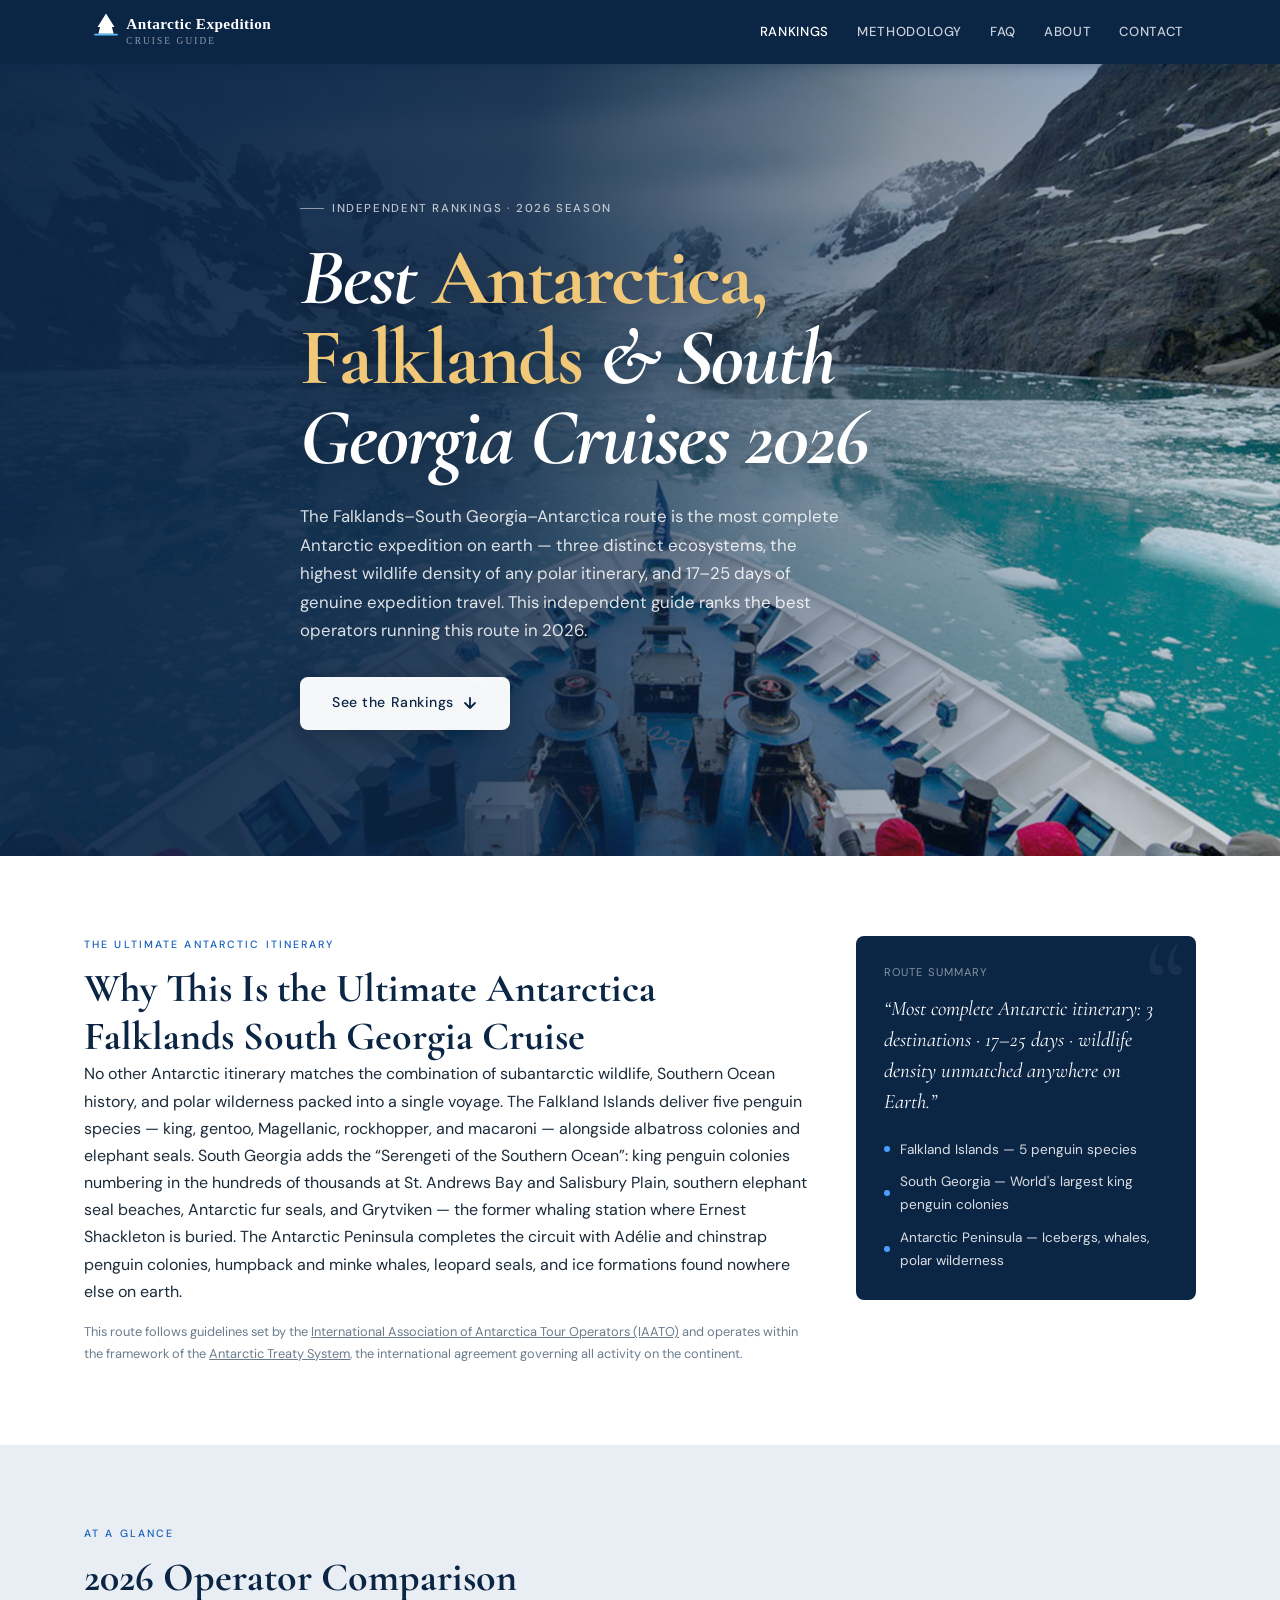
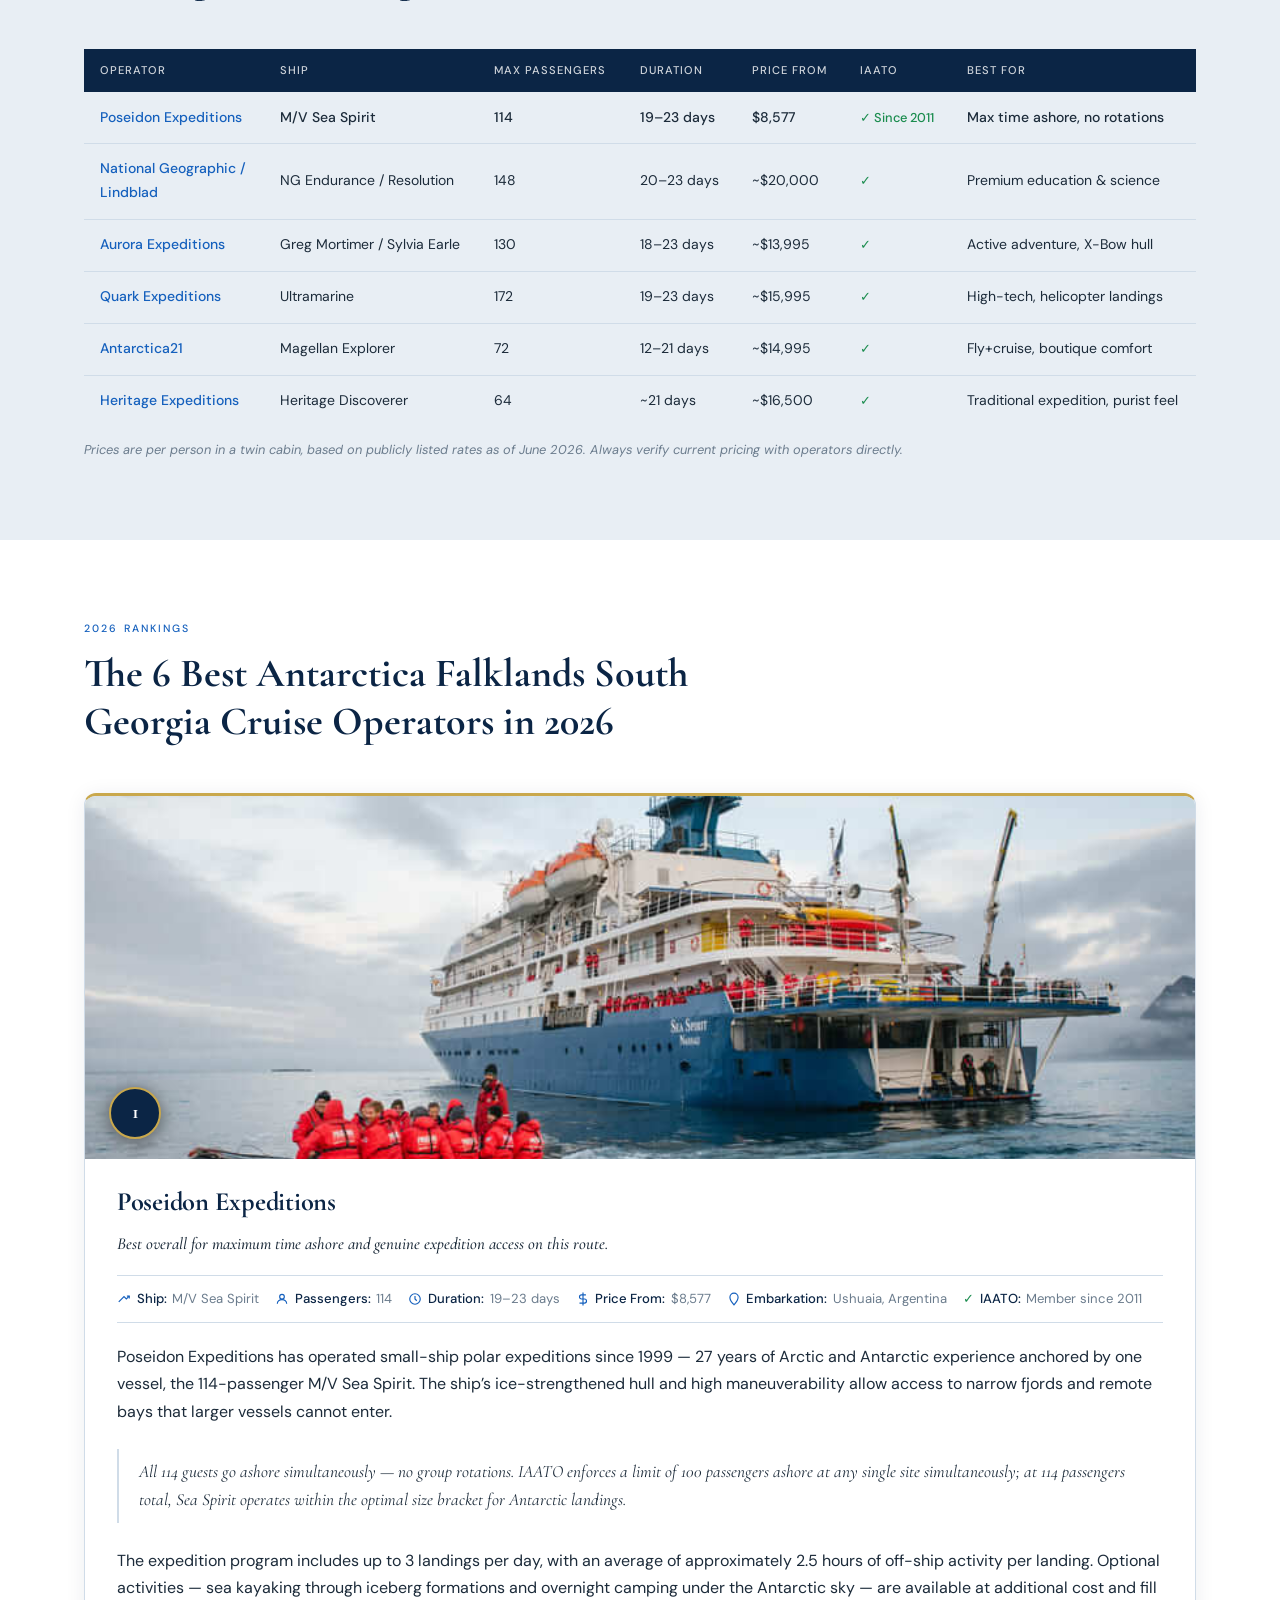
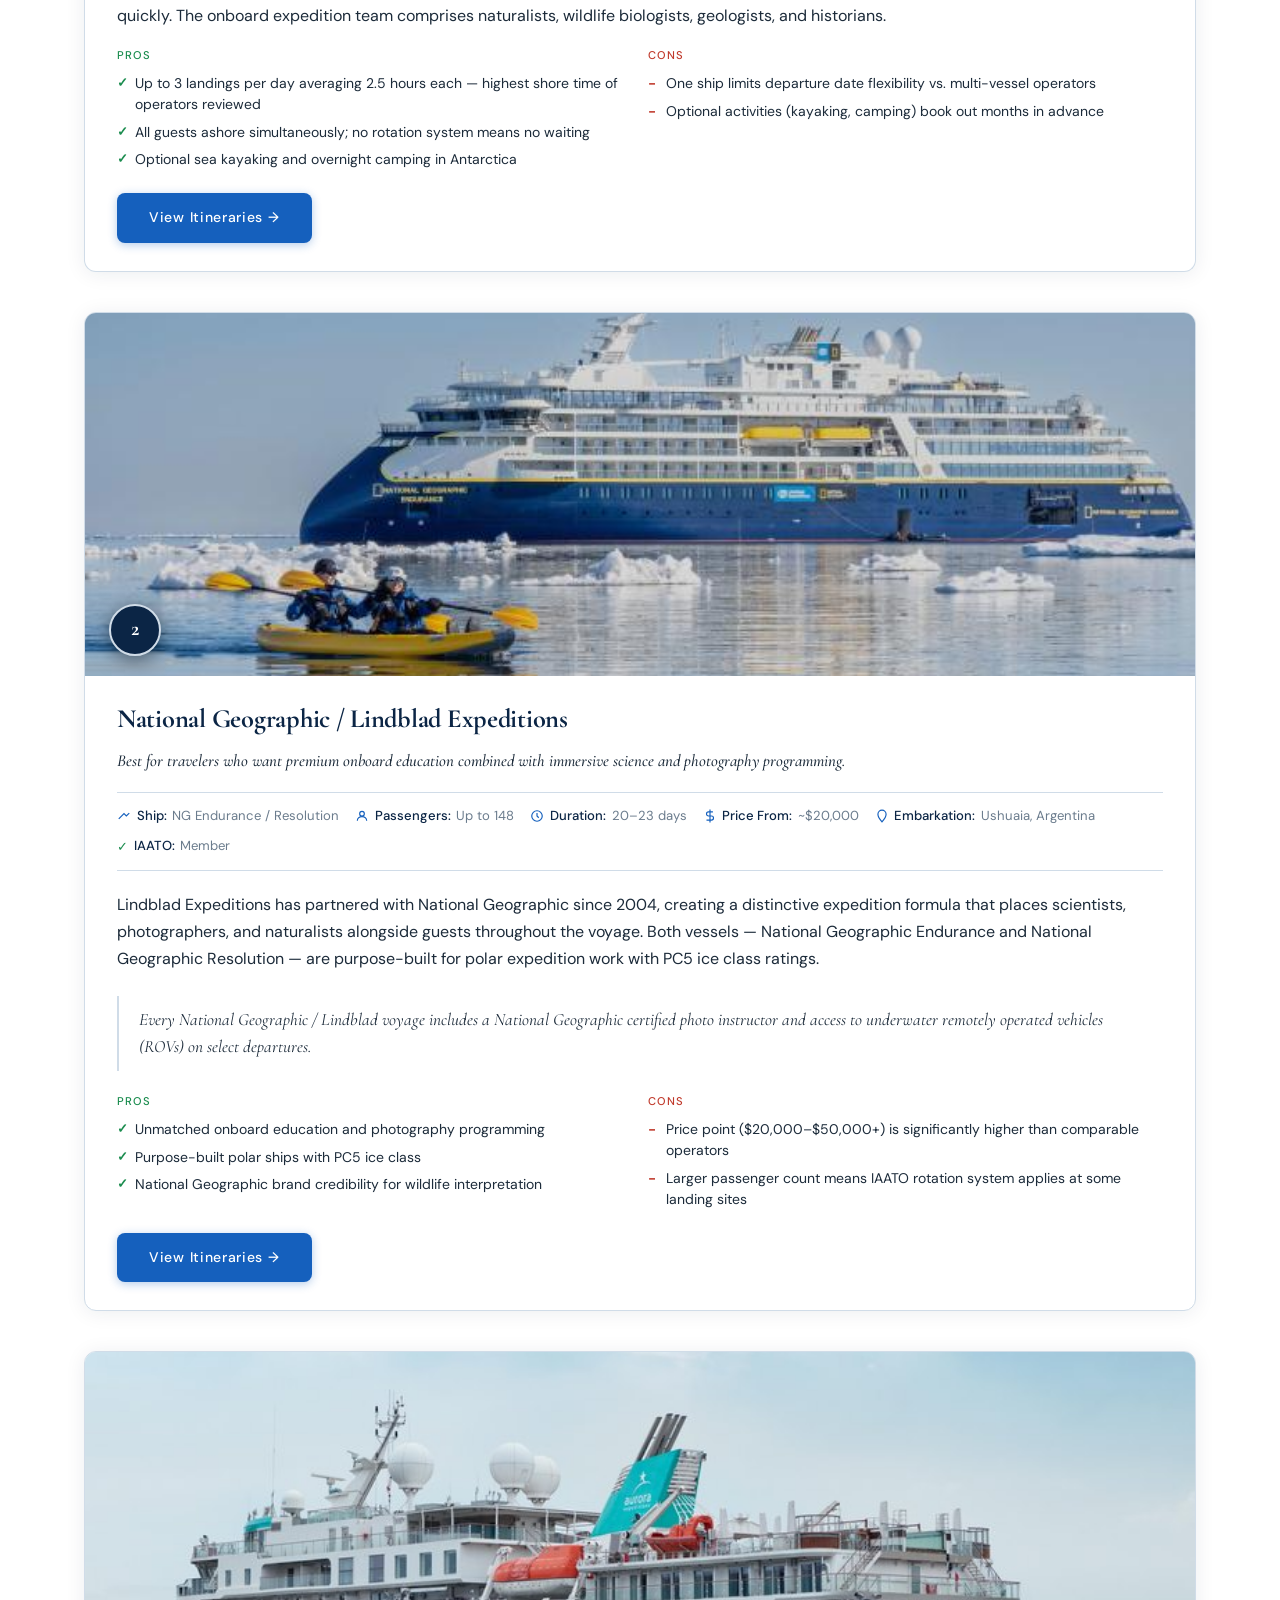
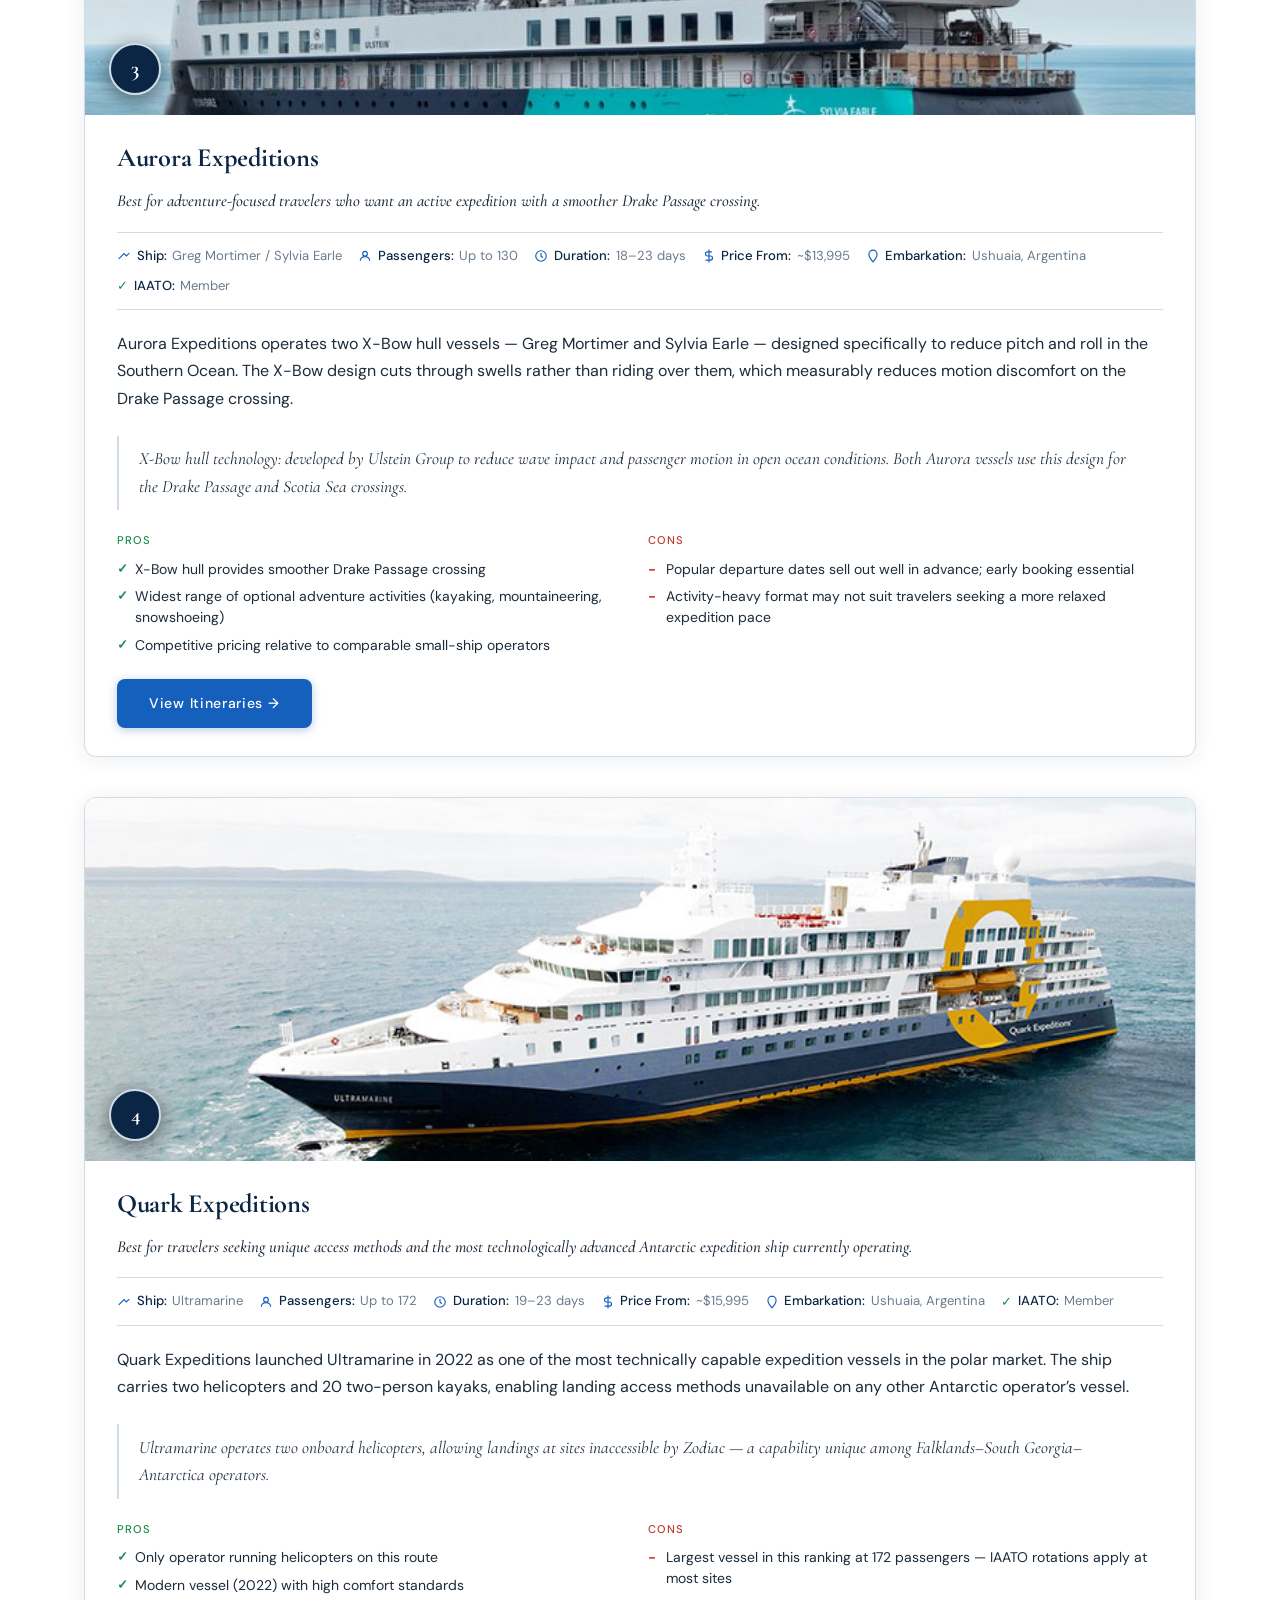
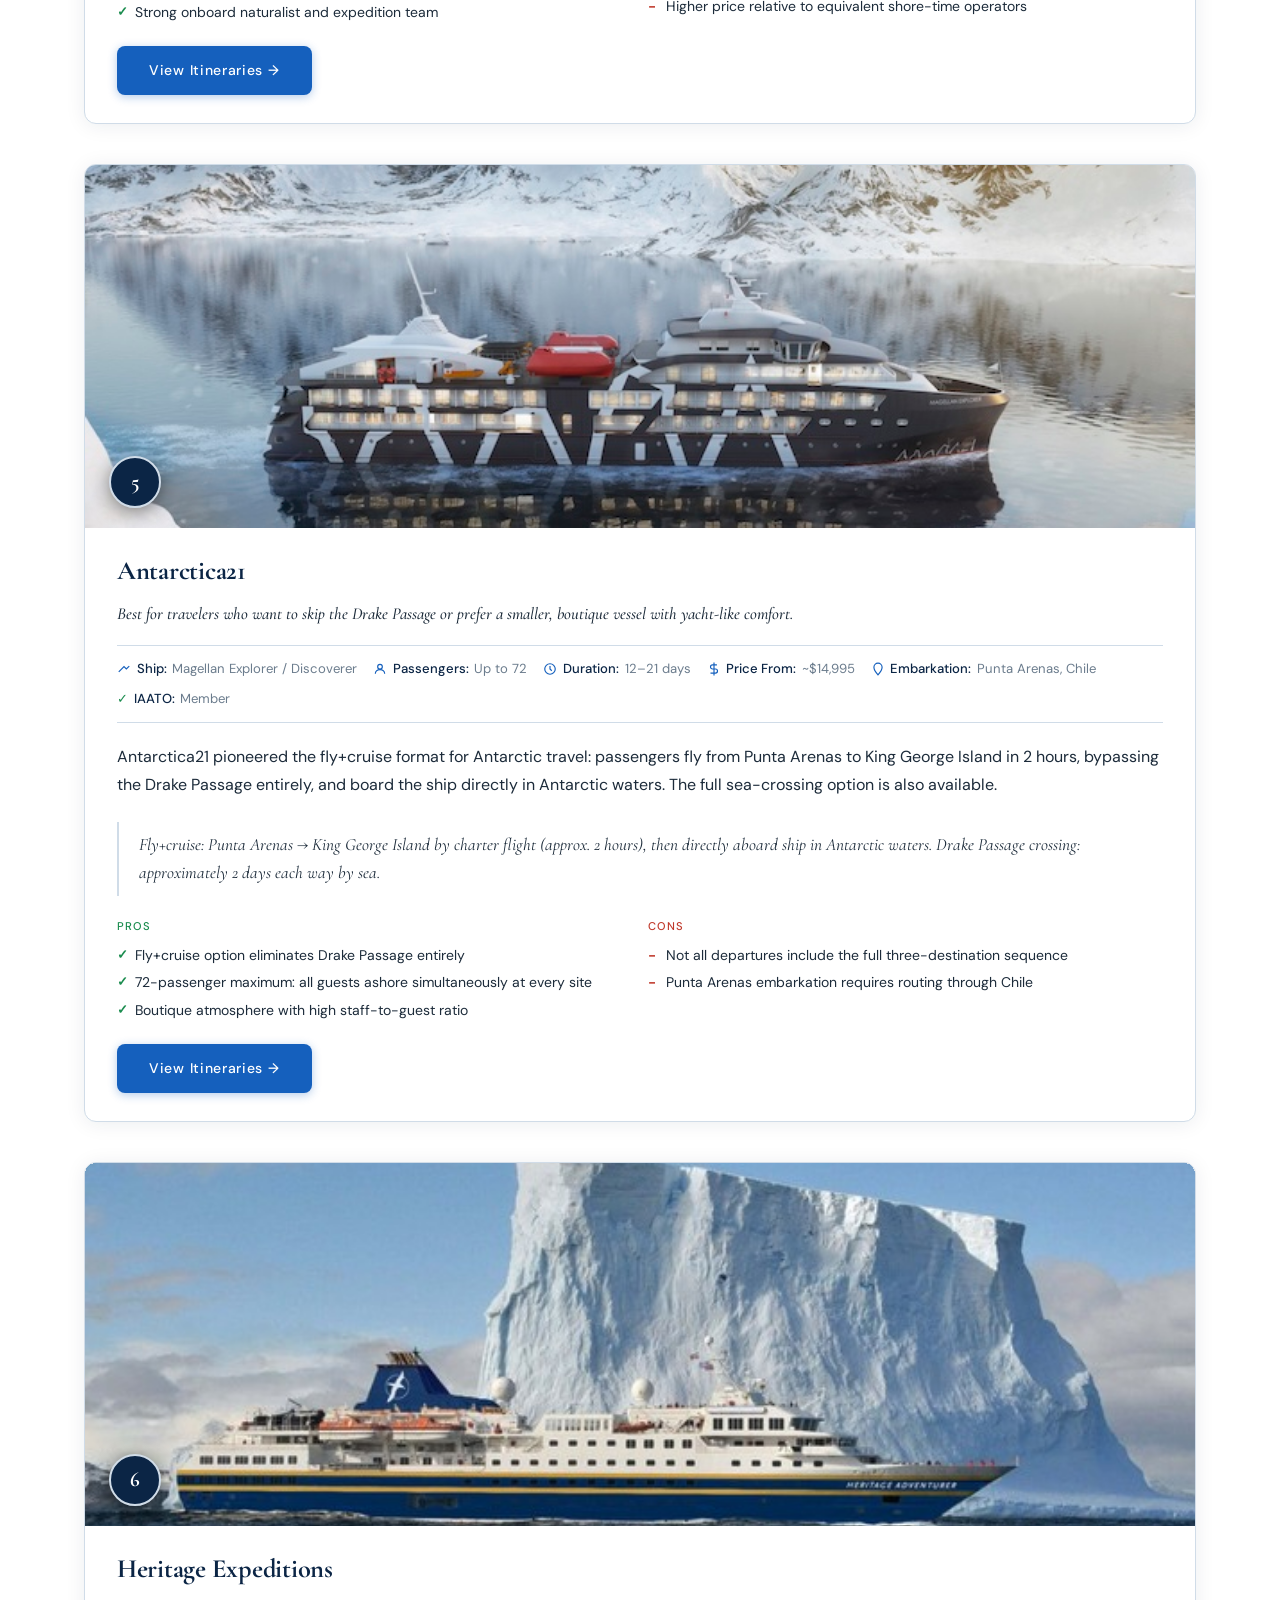
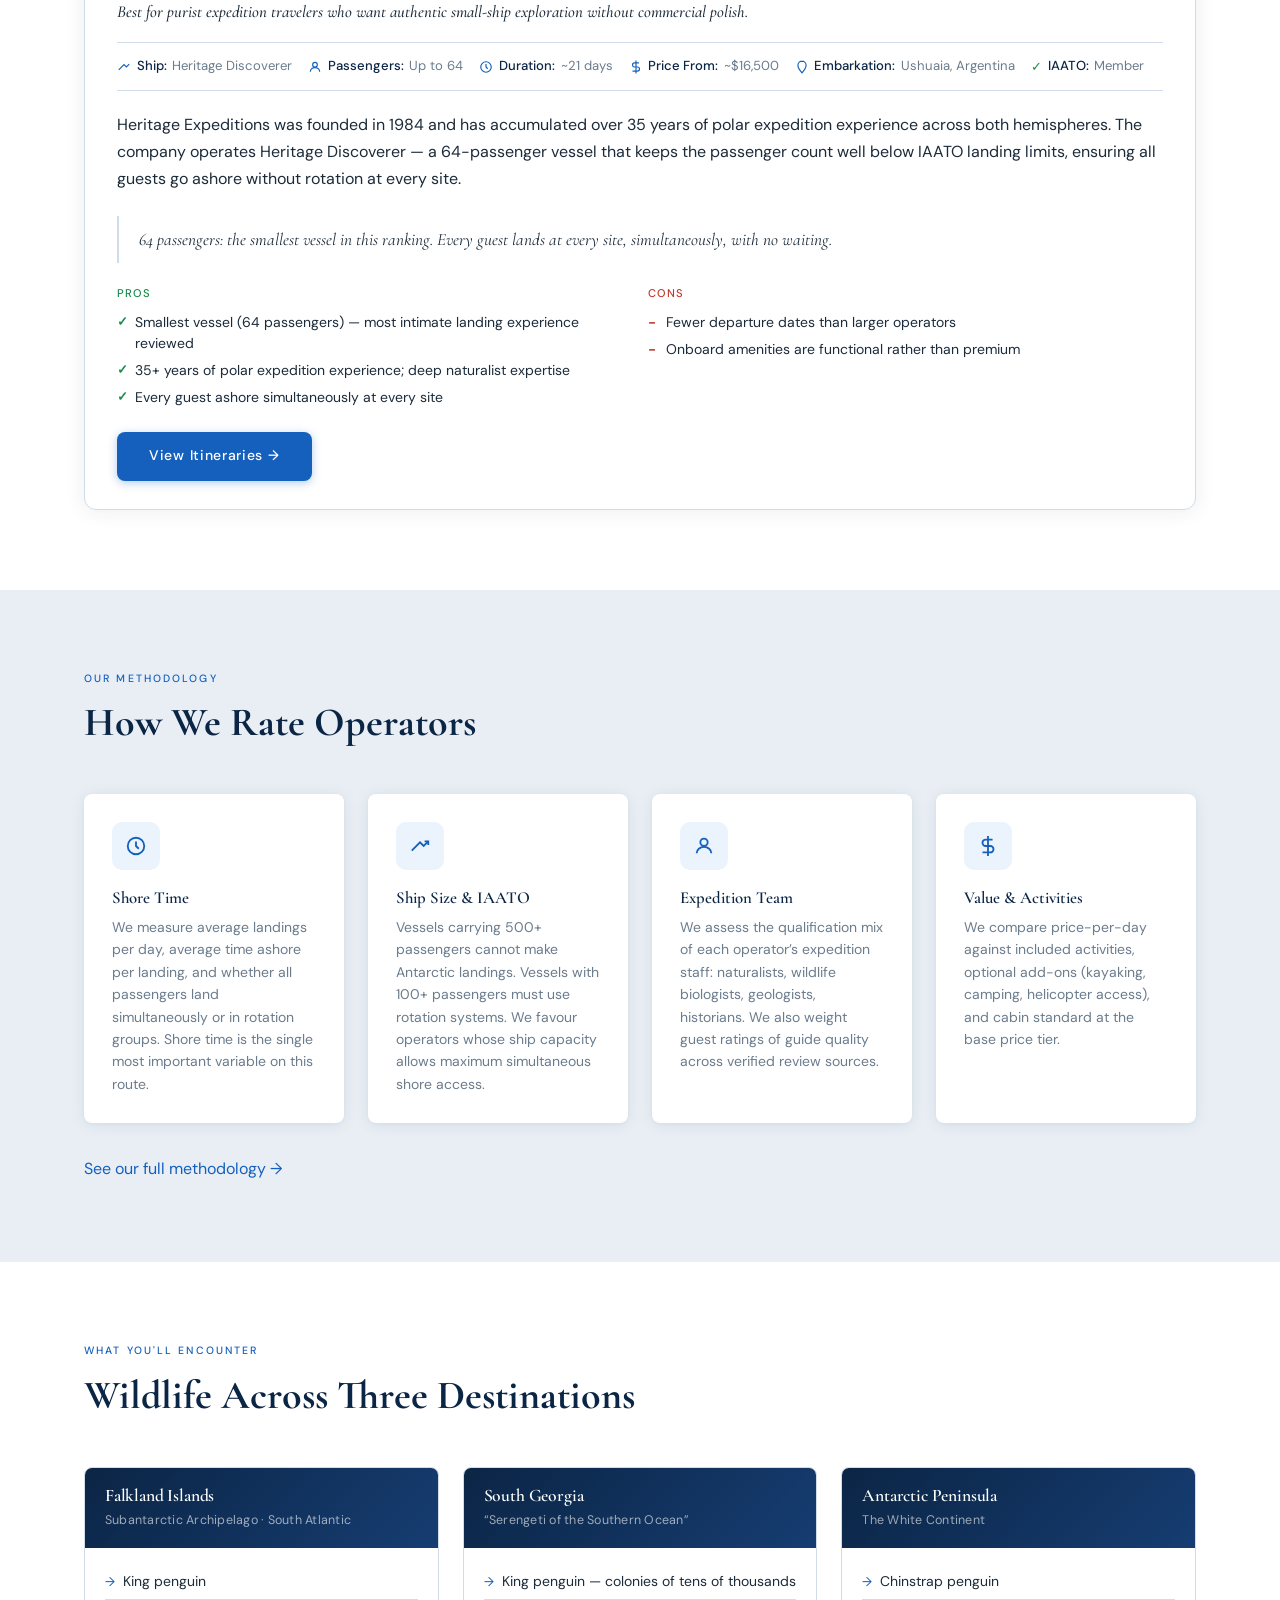
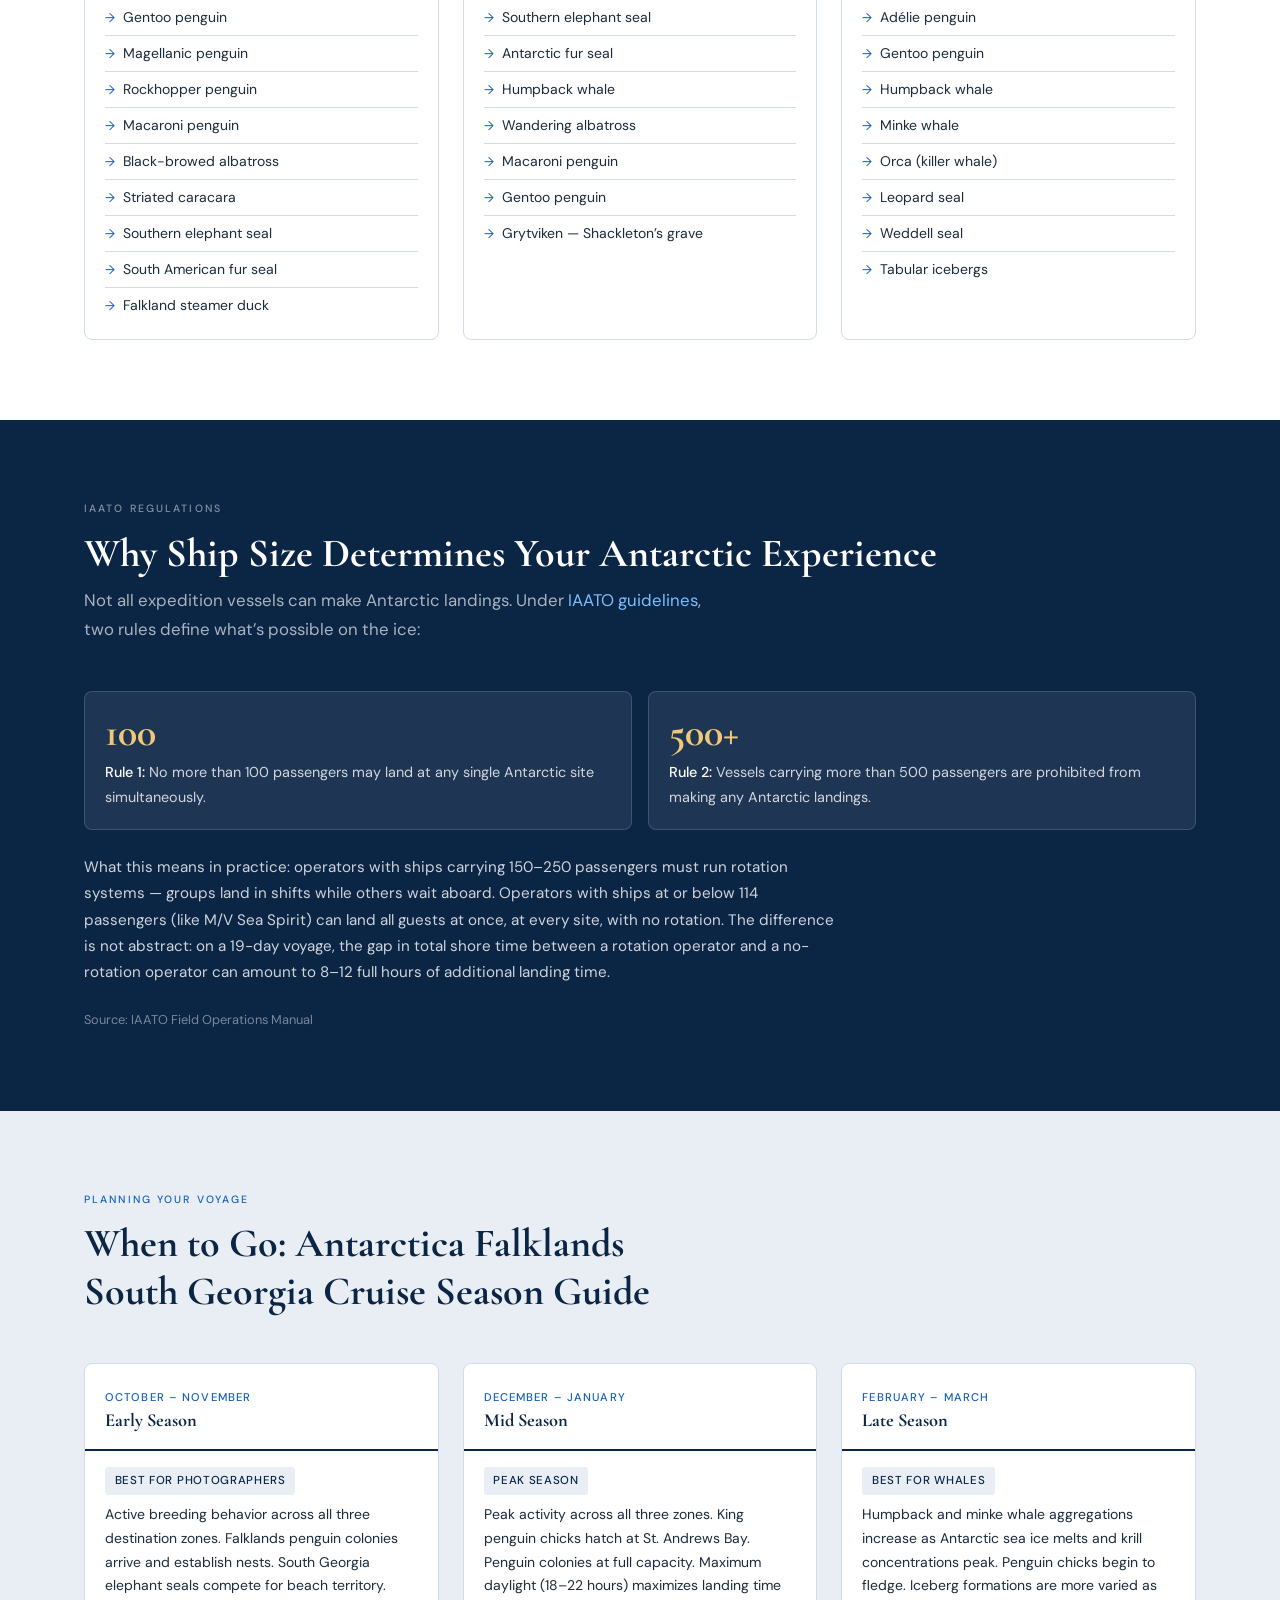
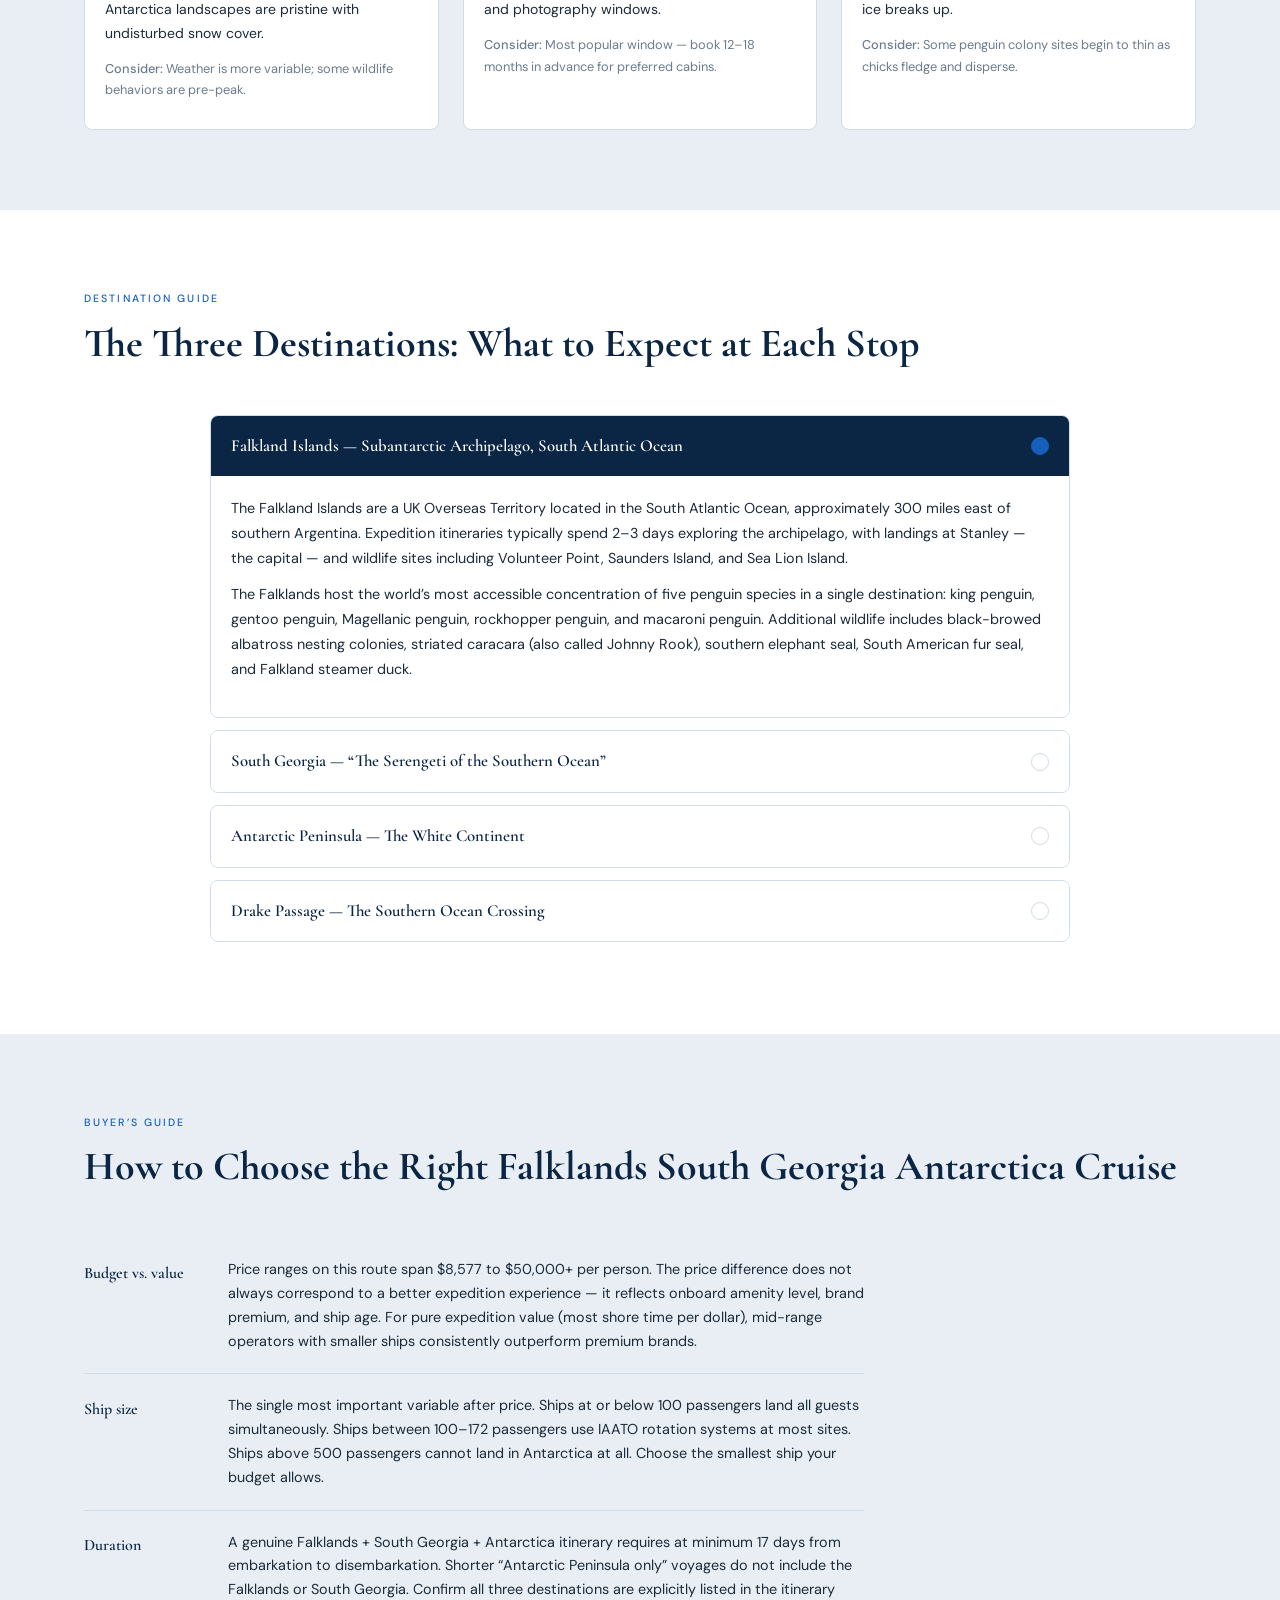
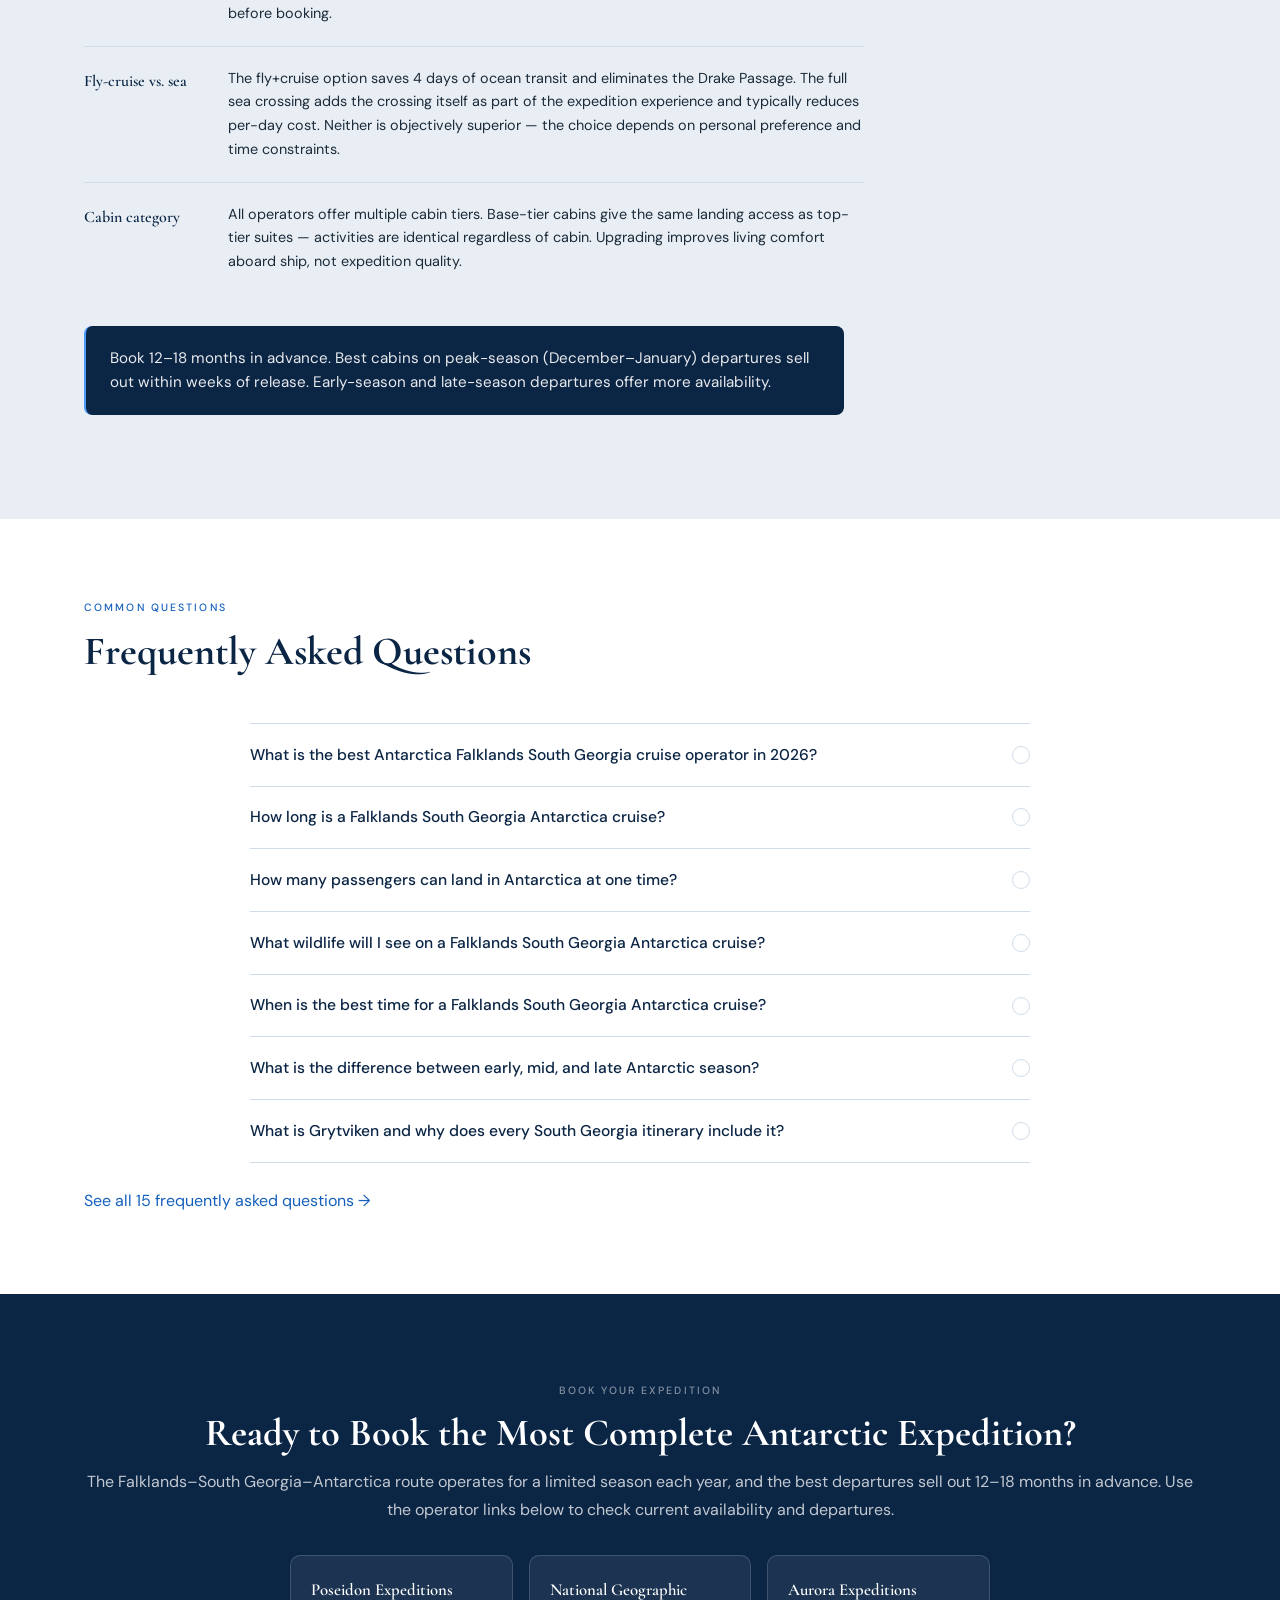
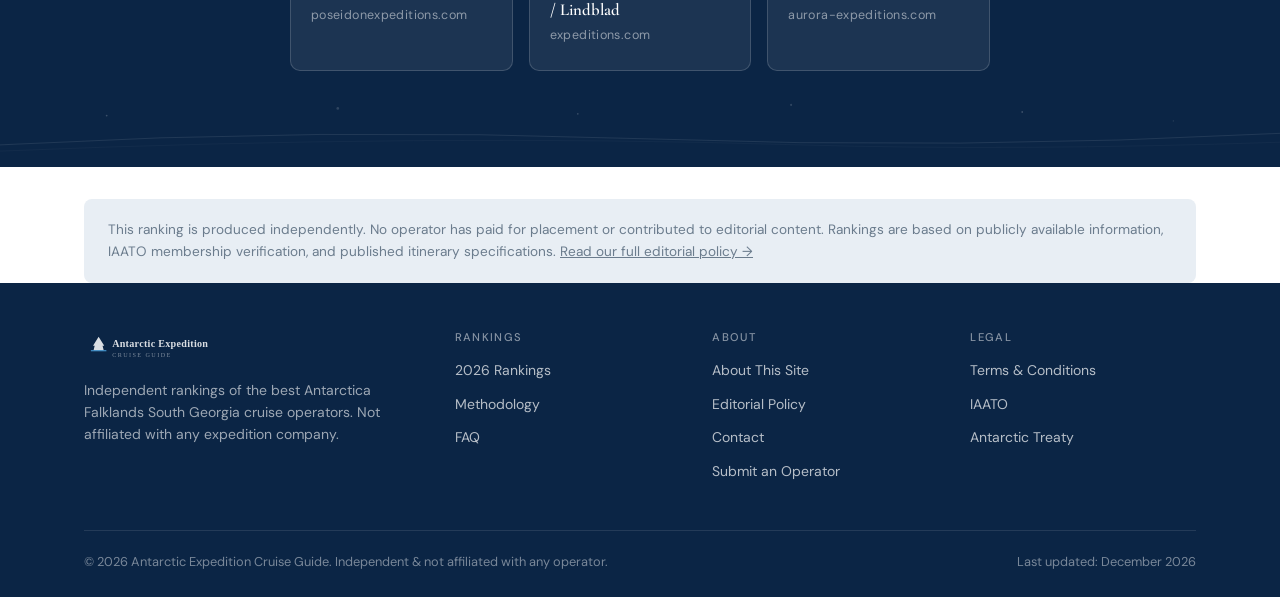
==== index.html @ 3e4aee87 "Initial build: Antarctica Falklands South Georgia cruise ranking site" ====
<!DOCTYPE html>
<html lang="en">
<head>
  <meta charset="UTF-8">
  <meta name="viewport" content="width=device-width, initial-scale=1.0">
  <title>Best Antarctica Falklands South Georgia Cruises 2026</title>
  <meta name="description" content="Compare the best Antarctica Falklands South Georgia cruise operators for 2026. Independent rankings, ship sizes, shore time, prices &amp; expert advice.">
  <link rel="canonical" href="https://best-antarctica-falklands-south-georgia-cruise.com/">
  <meta property="og:type" content="article">
  <meta property="og:title" content="Best Antarctica Falklands South Georgia Cruises 2026">
  <meta property="og:description" content="Compare the best Antarctica Falklands South Georgia cruise operators for 2026. Independent rankings, ship sizes, shore time, prices &amp; expert advice.">
  <meta property="og:url" content="https://best-antarctica-falklands-south-georgia-cruise.com/">
  <link rel="icon" type="image/svg+xml" href="images/favicon.svg">
  <link rel="stylesheet" href="css/global.css">
  <link rel="stylesheet" href="css/index.css">

  <!-- JSON-LD: WebPage -->
  <script type="application/ld+json">
  {
    "@context": "https://schema.org",
    "@type": "WebPage",
    "name": "Best Antarctica Falklands South Georgia Cruises 2026",
    "url": "https://best-antarctica-falklands-south-georgia-cruise.com/",
    "description": "Independent ranking of the best Antarctica Falklands South Georgia cruise operators for 2026, based on shore time, ship size, IAATO compliance, and expedition team quality.",
    "dateModified": "2026-06-29"
  }
  </script>

  <!-- JSON-LD: ItemList -->
  <script type="application/ld+json">
  {
    "@context": "https://schema.org",
    "@type": "ItemList",
    "name": "Best Antarctica Falklands South Georgia Cruise Operators 2026",
    "numberOfItems": 6,
    "itemListElement": [
      { "@type": "ListItem", "position": 1, "name": "Poseidon Expeditions", "url": "https://poseidonexpeditions.com" },
      { "@type": "ListItem", "position": 2, "name": "National Geographic / Lindblad Expeditions", "url": "https://www.expeditions.com" },
      { "@type": "ListItem", "position": 3, "name": "Aurora Expeditions", "url": "https://www.aurora-expeditions.com" },
      { "@type": "ListItem", "position": 4, "name": "Quark Expeditions", "url": "https://www.quarkexpeditions.com" },
      { "@type": "ListItem", "position": 5, "name": "Antarctica21", "url": "https://www.antarctica21.com" },
      { "@type": "ListItem", "position": 6, "name": "Heritage Expeditions", "url": "https://www.heritage-expeditions.com" }
    ]
  }
  </script>

  <!-- JSON-LD: FAQPage -->
  <script type="application/ld+json">
  {
    "@context": "https://schema.org",
    "@type": "FAQPage",
    "mainEntity": [
      {
        "@type": "Question",
        "name": "What is the best Antarctica Falklands South Georgia cruise operator in 2026?",
        "acceptedAnswer": { "@type": "Answer", "text": "Poseidon Expeditions ranks #1 in our 2026 evaluation, primarily for its shore time performance: M/V Sea Spirit (114 passengers) lands all guests simultaneously with no rotation, delivers up to 3 landings per day averaging approximately 2.5 hours each, and offers optional sea kayaking and overnight camping as expedition add-ons." }
      },
      {
        "@type": "Question",
        "name": "How long is a Falklands South Georgia Antarctica cruise?",
        "acceptedAnswer": { "@type": "Answer", "text": "A genuine three-destination itinerary covering Falkland Islands, South Georgia, and the Antarctic Peninsula requires 17–25 days from embarkation to disembarkation." }
      },
      {
        "@type": "Question",
        "name": "How many passengers can land in Antarctica at one time?",
        "acceptedAnswer": { "@type": "Answer", "text": "Under IAATO guidelines, a maximum of 100 passengers may be ashore at any single Antarctic landing site simultaneously. Vessels carrying more than 500 passengers are prohibited from making any Antarctic landings at all." }
      },
      {
        "@type": "Question",
        "name": "What wildlife will I see on a Falklands South Georgia Antarctica cruise?",
        "acceptedAnswer": { "@type": "Answer", "text": "Across all three destination zones, this route offers five penguin species in the Falklands; king penguin colonies of tens of thousands at South Georgia; chinstrap and Adélie penguin colonies on the Antarctic Peninsula, alongside humpback and minke whales, leopard seals, orca, and tabular icebergs." }
      },
      {
        "@type": "Question",
        "name": "When is the best time for a Falklands South Georgia Antarctica cruise?",
        "acceptedAnswer": { "@type": "Answer", "text": "The Antarctic expedition season runs October through March. Mid-season departures (December–January) offer peak wildlife activity. Early-season (October–November) features active breeding behavior. Late-season (February–March) maximizes whale sightings." }
      },
      {
        "@type": "Question",
        "name": "What is the difference between early, mid, and late Antarctic season?",
        "acceptedAnswer": { "@type": "Answer", "text": "Early season (October–November): wildlife breeding behavior begins, pristine snow. Mid season (December–January): peak penguin colony activity, maximum daylight, highest demand. Late season (February–March): whale aggregations peak, penguin chicks fledge, icebergs more varied." }
      },
      {
        "@type": "Question",
        "name": "What is Grytviken and why does every South Georgia itinerary include it?",
        "acceptedAnswer": { "@type": "Answer", "text": "Grytviken is a former Norwegian whaling station on the northeast coast of South Georgia, now a heritage museum site and the location of Ernest Shackleton's grave. Every South Georgia itinerary includes Grytviken because it is the single most historically significant site accessible on any Antarctic expedition." }
      }
    ]
  }
  </script>
</head>
<body>

<!-- ============================================================
     HEADER
     ============================================================ -->
<header class="site-header" role="banner">
  <div class="container">
    <a href="index.html" class="site-logo">
      <img src="images/logo.svg" alt="Antarctic Expedition Cruise Guide" class="site-logo__img" width="220" height="44">
    </a>
    <input type="checkbox" id="nav-toggle" class="nav-toggle__input" aria-hidden="true">
    <label for="nav-toggle" class="nav-toggle__btn" aria-label="Toggle navigation">&#9776;</label>
    <nav class="site-nav" role="navigation" aria-label="Main navigation">
      <a href="index.html" class="active">Rankings</a>
      <a href="methodology.html">Methodology</a>
      <a href="faq.html">FAQ</a>
      <a href="about.html">About</a>
      <a href="contact.html">Contact</a>
    </nav>
  </div>
</header>

<main>

<!-- ============================================================
     BLOCK 1 — HERO
     ============================================================ -->
<section class="hero">
  <div class="container">
    <div class="hero__content">
      <span class="hero__eyebrow">Independent Rankings &middot; 2026 Season</span>
      <h1>Best <em>Antarctica, Falklands</em> &amp; South Georgia Cruises 2026</h1>
      <p class="hero__sub">The Falklands&ndash;South Georgia&ndash;Antarctica route is the most complete Antarctic expedition on earth &mdash; three distinct ecosystems, the highest wildlife density of any polar itinerary, and 17&ndash;25 days of genuine expedition travel. This independent guide ranks the best operators running this route in 2026.</p>
      <a href="#rankings" class="hero__cta">
        See the Rankings
        <svg width="16" height="16" viewBox="0 0 16 16" fill="none" aria-hidden="true"><path d="M8 3v10M3 8l5 5 5-5" stroke="currentColor" stroke-width="1.8" stroke-linecap="round" stroke-linejoin="round"/></svg>
      </a>
    </div>
  </div>
</section>

<!-- ============================================================
     BLOCK 2 — WHY THIS ROUTE
     ============================================================ -->
<section class="section">
  <div class="container">
    <div class="intro__grid">
      <div>
        <span class="section-label">The Ultimate Antarctic Itinerary</span>
        <h2>Why This Is the Ultimate Antarctica Falklands South Georgia Cruise</h2>
        <p>No other Antarctic itinerary matches the combination of subantarctic wildlife, Southern Ocean history, and polar wilderness packed into a single voyage. The Falkland Islands deliver five penguin species &mdash; king, gentoo, Magellanic, rockhopper, and macaroni &mdash; alongside albatross colonies and elephant seals. South Georgia adds the &ldquo;Serengeti of the Southern Ocean&rdquo;: king penguin colonies numbering in the hundreds of thousands at St. Andrews Bay and Salisbury Plain, southern elephant seal beaches, Antarctic fur seals, and Grytviken &mdash; the former whaling station where Ernest Shackleton is buried. The Antarctic Peninsula completes the circuit with Ad&eacute;lie and chinstrap penguin colonies, humpback and minke whales, leopard seals, and ice formations found nowhere else on earth.</p>
        <p class="intro__sources">
          This route follows guidelines set by the <a href="https://iaato.org" target="_blank" rel="noopener">International Association of Antarctica Tour Operators (IAATO)</a> and operates within the framework of the <a href="https://ats.aq" target="_blank" rel="noopener">Antarctic Treaty System</a>, the international agreement governing all activity on the continent.
        </p>
      </div>
      <aside class="intro__callout">
        <p class="intro__callout-label">Route Summary</p>
        <p>&ldquo;Most complete Antarctic itinerary: 3 destinations &middot; 17&ndash;25 days &middot; wildlife density unmatched anywhere on Earth.&rdquo;</p>
        <div class="intro__dots">
          <span class="intro__dot">Falkland Islands — 5 penguin species</span>
          <span class="intro__dot">South Georgia — World's largest king penguin colonies</span>
          <span class="intro__dot">Antarctic Peninsula — Icebergs, whales, polar wilderness</span>
        </div>
      </aside>
    </div>
  </div>
</section>

<!-- ============================================================
     BLOCK 3 — QUICK COMPARISON TABLE
     ============================================================ -->
<section class="section section--ice">
  <div class="container">
    <div class="section-title">
      <span class="section-label">At a Glance</span>
      <h2>2026 Operator Comparison</h2>
    </div>
    <div class="table-scroll">
      <table class="comparison-table">
        <thead>
          <tr>
            <th>Operator</th>
            <th>Ship</th>
            <th>Max Passengers</th>
            <th>Duration</th>
            <th>Price From</th>
            <th>IAATO</th>
            <th>Best For</th>
          </tr>
        </thead>
        <tbody>
          <tr>
            <td><a href="https://poseidonexpeditions.com" target="_blank" rel="noopener">Poseidon Expeditions</a></td>
            <td>M/V Sea Spirit</td>
            <td>114</td>
            <td>19&ndash;23 days</td>
            <td>$8,577</td>
            <td><span class="iaato-badge">&#10003; Since 2011</span></td>
            <td>Max time ashore, no rotations</td>
          </tr>
          <tr>
            <td><a href="https://www.expeditions.com" target="_blank" rel="noopener">National Geographic / Lindblad</a></td>
            <td>NG Endurance / Resolution</td>
            <td>148</td>
            <td>20&ndash;23 days</td>
            <td>~$20,000</td>
            <td><span class="iaato-badge">&#10003;</span></td>
            <td>Premium education &amp; science</td>
          </tr>
          <tr>
            <td><a href="https://www.aurora-expeditions.com" target="_blank" rel="noopener">Aurora Expeditions</a></td>
            <td>Greg Mortimer / Sylvia Earle</td>
            <td>130</td>
            <td>18&ndash;23 days</td>
            <td>~$13,995</td>
            <td><span class="iaato-badge">&#10003;</span></td>
            <td>Active adventure, X-Bow hull</td>
          </tr>
          <tr>
            <td><a href="https://www.quarkexpeditions.com" target="_blank" rel="noopener">Quark Expeditions</a></td>
            <td>Ultramarine</td>
            <td>172</td>
            <td>19&ndash;23 days</td>
            <td>~$15,995</td>
            <td><span class="iaato-badge">&#10003;</span></td>
            <td>High-tech, helicopter landings</td>
          </tr>
          <tr>
            <td><a href="https://www.antarctica21.com" target="_blank" rel="noopener">Antarctica21</a></td>
            <td>Magellan Explorer</td>
            <td>72</td>
            <td>12&ndash;21 days</td>
            <td>~$14,995</td>
            <td><span class="iaato-badge">&#10003;</span></td>
            <td>Fly+cruise, boutique comfort</td>
          </tr>
          <tr>
            <td><a href="https://www.heritage-expeditions.com" target="_blank" rel="noopener">Heritage Expeditions</a></td>
            <td>Heritage Discoverer</td>
            <td>64</td>
            <td>~21 days</td>
            <td>~$16,500</td>
            <td><span class="iaato-badge">&#10003;</span></td>
            <td>Traditional expedition, purist feel</td>
          </tr>
        </tbody>
      </table>
    </div>
    <p class="table-note">Prices are per person in a twin cabin, based on publicly listed rates as of June 2026. Always verify current pricing with operators directly.</p>
  </div>
</section>

<!-- ============================================================
     BLOCK 4 — RANKED LIST
     ============================================================ -->
<section class="section" id="rankings">
  <div class="container">
    <div class="section-title">
      <span class="section-label">2026 Rankings</span>
      <h2>The 6 Best Antarctica Falklands South Georgia Cruise Operators in 2026</h2>
    </div>

    <div class="operators-list">

      <!-- #1 Poseidon -->
      <article class="operator-card">
        <div class="operator-card__image">
          <img src="images/Poseidon.jpg" alt="M/V Sea Spirit — Poseidon Expeditions Antarctic cruise ship" loading="eager" width="1160" height="363" style="object-position: center 55%;">
          <div class="rank-badge rank-badge--gold">1</div>
        </div>
        <div class="operator-card__body">
          <div class="operator-card__header">
            <h2 class="operator-card__name"><a href="https://poseidonexpeditions.com" target="_blank" rel="noopener">Poseidon Expeditions</a></h2>
          </div>
          <p class="operator-card__verdict-bold">Best overall for maximum time ashore and genuine expedition access on this route.</p>
          <div class="operator-attrs">
            <span class="operator-attr"><svg width="14" height="14" viewBox="0 0 24 24" fill="none" stroke="currentColor" stroke-width="2" aria-hidden="true"><path d="M3 17l9-9 4 4 5-5"/><path d="M17 7h4v4"/></svg> <strong>Ship:</strong> M/V Sea Spirit</span>
            <span class="operator-attr"><svg width="14" height="14" viewBox="0 0 24 24" fill="none" stroke="currentColor" stroke-width="2" aria-hidden="true"><circle cx="12" cy="8" r="4"/><path d="M4 20c0-4 3.6-7 8-7s8 3 8 7"/></svg> <strong>Passengers:</strong> 114</span>
            <span class="operator-attr"><svg width="14" height="14" viewBox="0 0 24 24" fill="none" stroke="currentColor" stroke-width="2" aria-hidden="true"><circle cx="12" cy="12" r="9"/><path d="M12 7v5l3 3"/></svg> <strong>Duration:</strong> 19&ndash;23 days</span>
            <span class="operator-attr"><svg width="14" height="14" viewBox="0 0 24 24" fill="none" stroke="currentColor" stroke-width="2" aria-hidden="true"><line x1="12" y1="1" x2="12" y2="23"/><path d="M17 5H9.5a3.5 3.5 0 0 0 0 7h5a3.5 3.5 0 0 1 0 7H6"/></svg> <strong>Price From:</strong> $8,577</span>
            <span class="operator-attr"><svg width="14" height="14" viewBox="0 0 24 24" fill="none" stroke="currentColor" stroke-width="2" aria-hidden="true"><path d="M12 2C8.13 2 5 5.13 5 9c0 5.25 7 13 7 13s7-7.75 7-13c0-3.87-3.13-7-7-7z"/></svg> <strong>Embarkation:</strong> Ushuaia, Argentina</span>
            <span class="operator-attr"><span class="iaato-badge">&#10003;</span> <strong>IAATO:</strong> Member since 2011</span>
          </div>
          <p>Poseidon Expeditions has operated small-ship polar expeditions since 1999 &mdash; 27 years of Arctic and Antarctic experience anchored by one vessel, the 114-passenger M/V Sea Spirit. The ship&rsquo;s ice-strengthened hull and high maneuverability allow access to narrow fjords and remote bays that larger vessels cannot enter.</p>
          <div class="callout">
            All 114 guests go ashore simultaneously &mdash; no group rotations. IAATO enforces a limit of 100 passengers ashore at any single site simultaneously; at 114 passengers total, Sea Spirit operates within the optimal size bracket for Antarctic landings.
          </div>
          <p>The expedition program includes up to 3 landings per day, with an average of approximately 2.5 hours of off-ship activity per landing. Optional activities &mdash; sea kayaking through iceberg formations and overnight camping under the Antarctic sky &mdash; are available at additional cost and fill quickly. The onboard expedition team comprises naturalists, wildlife biologists, geologists, and historians.</p>
          <div class="pros-cons">
            <div class="pros">
              <h4>Pros</h4>
              <ul>
                <li>Up to 3 landings per day averaging 2.5 hours each &mdash; highest shore time of operators reviewed</li>
                <li>All guests ashore simultaneously; no rotation system means no waiting</li>
                <li>Optional sea kayaking and overnight camping in Antarctica</li>
              </ul>
            </div>
            <div class="cons">
              <h4>Cons</h4>
              <ul>
                <li>One ship limits departure date flexibility vs. multi-vessel operators</li>
                <li>Optional activities (kayaking, camping) book out months in advance</li>
              </ul>
            </div>
          </div>
          <div class="operator-card__footer">
            <a href="https://poseidonexpeditions.com/antarctica/falklands-south-georgia-antarctica-ultimate-wildlife-expedition/" target="_blank" rel="noopener" class="btn btn-primary">View Itineraries &rarr;</a>
          </div>
        </div>
      </article>

      <!-- #2 Lindblad -->
      <article class="operator-card">
        <div class="operator-card__image">
          <img src="images/Lindblad.jpg" alt="National Geographic Endurance — Lindblad Expeditions ship" loading="lazy" width="1160" height="363" style="object-position: center 50%;">
          <div class="rank-badge">2</div>
        </div>
        <div class="operator-card__body">
          <div class="operator-card__header">
            <h2 class="operator-card__name"><a href="https://www.expeditions.com" target="_blank" rel="noopener">National Geographic / Lindblad Expeditions</a></h2>
          </div>
          <p class="operator-card__verdict-bold">Best for travelers who want premium onboard education combined with immersive science and photography programming.</p>
          <div class="operator-attrs">
            <span class="operator-attr"><svg width="14" height="14" viewBox="0 0 24 24" fill="none" stroke="currentColor" stroke-width="2" aria-hidden="true"><path d="M3 17l9-9 4 4 5-5"/></svg> <strong>Ship:</strong> NG Endurance / Resolution</span>
            <span class="operator-attr"><svg width="14" height="14" viewBox="0 0 24 24" fill="none" stroke="currentColor" stroke-width="2" aria-hidden="true"><circle cx="12" cy="8" r="4"/><path d="M4 20c0-4 3.6-7 8-7s8 3 8 7"/></svg> <strong>Passengers:</strong> Up to 148</span>
            <span class="operator-attr"><svg width="14" height="14" viewBox="0 0 24 24" fill="none" stroke="currentColor" stroke-width="2" aria-hidden="true"><circle cx="12" cy="12" r="9"/><path d="M12 7v5l3 3"/></svg> <strong>Duration:</strong> 20&ndash;23 days</span>
            <span class="operator-attr"><svg width="14" height="14" viewBox="0 0 24 24" fill="none" stroke="currentColor" stroke-width="2" aria-hidden="true"><line x1="12" y1="1" x2="12" y2="23"/><path d="M17 5H9.5a3.5 3.5 0 0 0 0 7h5a3.5 3.5 0 0 1 0 7H6"/></svg> <strong>Price From:</strong> ~$20,000</span>
            <span class="operator-attr"><svg width="14" height="14" viewBox="0 0 24 24" fill="none" stroke="currentColor" stroke-width="2" aria-hidden="true"><path d="M12 2C8.13 2 5 5.13 5 9c0 5.25 7 13 7 13s7-7.75 7-13c0-3.87-3.13-7-7-7z"/></svg> <strong>Embarkation:</strong> Ushuaia, Argentina</span>
            <span class="operator-attr"><span class="iaato-badge">&#10003;</span> <strong>IAATO:</strong> Member</span>
          </div>
          <p>Lindblad Expeditions has partnered with National Geographic since 2004, creating a distinctive expedition formula that places scientists, photographers, and naturalists alongside guests throughout the voyage. Both vessels &mdash; National Geographic Endurance and National Geographic Resolution &mdash; are purpose-built for polar expedition work with PC5 ice class ratings.</p>
          <div class="callout">
            Every National Geographic / Lindblad voyage includes a National Geographic certified photo instructor and access to underwater remotely operated vehicles (ROVs) on select departures.
          </div>
          <div class="pros-cons">
            <div class="pros">
              <h4>Pros</h4>
              <ul>
                <li>Unmatched onboard education and photography programming</li>
                <li>Purpose-built polar ships with PC5 ice class</li>
                <li>National Geographic brand credibility for wildlife interpretation</li>
              </ul>
            </div>
            <div class="cons">
              <h4>Cons</h4>
              <ul>
                <li>Price point ($20,000&ndash;$50,000+) is significantly higher than comparable operators</li>
                <li>Larger passenger count means IAATO rotation system applies at some landing sites</li>
              </ul>
            </div>
          </div>
          <div class="operator-card__footer">
            <a href="https://www.expeditions.com" target="_blank" rel="noopener" class="btn btn-primary">View Itineraries &rarr;</a>
          </div>
        </div>
      </article>

      <!-- #3 Aurora -->
      <article class="operator-card">
        <div class="operator-card__image">
          <img src="images/Aurora.jpg" alt="Greg Mortimer — Aurora Expeditions Antarctic ship" loading="lazy" width="1160" height="363" style="object-position: center 55%;">
          <div class="rank-badge">3</div>
        </div>
        <div class="operator-card__body">
          <div class="operator-card__header">
            <h2 class="operator-card__name"><a href="https://www.aurora-expeditions.com" target="_blank" rel="noopener">Aurora Expeditions</a></h2>
          </div>
          <p class="operator-card__verdict-bold">Best for adventure-focused travelers who want an active expedition with a smoother Drake Passage crossing.</p>
          <div class="operator-attrs">
            <span class="operator-attr"><svg width="14" height="14" viewBox="0 0 24 24" fill="none" stroke="currentColor" stroke-width="2" aria-hidden="true"><path d="M3 17l9-9 4 4 5-5"/></svg> <strong>Ship:</strong> Greg Mortimer / Sylvia Earle</span>
            <span class="operator-attr"><svg width="14" height="14" viewBox="0 0 24 24" fill="none" stroke="currentColor" stroke-width="2" aria-hidden="true"><circle cx="12" cy="8" r="4"/><path d="M4 20c0-4 3.6-7 8-7s8 3 8 7"/></svg> <strong>Passengers:</strong> Up to 130</span>
            <span class="operator-attr"><svg width="14" height="14" viewBox="0 0 24 24" fill="none" stroke="currentColor" stroke-width="2" aria-hidden="true"><circle cx="12" cy="12" r="9"/><path d="M12 7v5l3 3"/></svg> <strong>Duration:</strong> 18&ndash;23 days</span>
            <span class="operator-attr"><svg width="14" height="14" viewBox="0 0 24 24" fill="none" stroke="currentColor" stroke-width="2" aria-hidden="true"><line x1="12" y1="1" x2="12" y2="23"/><path d="M17 5H9.5a3.5 3.5 0 0 0 0 7h5a3.5 3.5 0 0 1 0 7H6"/></svg> <strong>Price From:</strong> ~$13,995</span>
            <span class="operator-attr"><svg width="14" height="14" viewBox="0 0 24 24" fill="none" stroke="currentColor" stroke-width="2" aria-hidden="true"><path d="M12 2C8.13 2 5 5.13 5 9c0 5.25 7 13 7 13s7-7.75 7-13c0-3.87-3.13-7-7-7z"/></svg> <strong>Embarkation:</strong> Ushuaia, Argentina</span>
            <span class="operator-attr"><span class="iaato-badge">&#10003;</span> <strong>IAATO:</strong> Member</span>
          </div>
          <p>Aurora Expeditions operates two X-Bow hull vessels &mdash; Greg Mortimer and Sylvia Earle &mdash; designed specifically to reduce pitch and roll in the Southern Ocean. The X-Bow design cuts through swells rather than riding over them, which measurably reduces motion discomfort on the Drake Passage crossing.</p>
          <div class="callout">
            X-Bow hull technology: developed by Ulstein Group to reduce wave impact and passenger motion in open ocean conditions. Both Aurora vessels use this design for the Drake Passage and Scotia Sea crossings.
          </div>
          <div class="pros-cons">
            <div class="pros">
              <h4>Pros</h4>
              <ul>
                <li>X-Bow hull provides smoother Drake Passage crossing</li>
                <li>Widest range of optional adventure activities (kayaking, mountaineering, snowshoeing)</li>
                <li>Competitive pricing relative to comparable small-ship operators</li>
              </ul>
            </div>
            <div class="cons">
              <h4>Cons</h4>
              <ul>
                <li>Popular departure dates sell out well in advance; early booking essential</li>
                <li>Activity-heavy format may not suit travelers seeking a more relaxed expedition pace</li>
              </ul>
            </div>
          </div>
          <div class="operator-card__footer">
            <a href="https://www.aurora-expeditions.com" target="_blank" rel="noopener" class="btn btn-primary">View Itineraries &rarr;</a>
          </div>
        </div>
      </article>

      <!-- #4 Quark -->
      <article class="operator-card">
        <div class="operator-card__image">
          <img src="images/Quark.jpg" alt="Ultramarine — Quark Expeditions Antarctic ship" loading="lazy" width="1160" height="363" style="object-position: center 50%;">
          <div class="rank-badge">4</div>
        </div>
        <div class="operator-card__body">
          <div class="operator-card__header">
            <h2 class="operator-card__name"><a href="https://www.quarkexpeditions.com" target="_blank" rel="noopener">Quark Expeditions</a></h2>
          </div>
          <p class="operator-card__verdict-bold">Best for travelers seeking unique access methods and the most technologically advanced Antarctic expedition ship currently operating.</p>
          <div class="operator-attrs">
            <span class="operator-attr"><svg width="14" height="14" viewBox="0 0 24 24" fill="none" stroke="currentColor" stroke-width="2" aria-hidden="true"><path d="M3 17l9-9 4 4 5-5"/></svg> <strong>Ship:</strong> Ultramarine</span>
            <span class="operator-attr"><svg width="14" height="14" viewBox="0 0 24 24" fill="none" stroke="currentColor" stroke-width="2" aria-hidden="true"><circle cx="12" cy="8" r="4"/><path d="M4 20c0-4 3.6-7 8-7s8 3 8 7"/></svg> <strong>Passengers:</strong> Up to 172</span>
            <span class="operator-attr"><svg width="14" height="14" viewBox="0 0 24 24" fill="none" stroke="currentColor" stroke-width="2" aria-hidden="true"><circle cx="12" cy="12" r="9"/><path d="M12 7v5l3 3"/></svg> <strong>Duration:</strong> 19&ndash;23 days</span>
            <span class="operator-attr"><svg width="14" height="14" viewBox="0 0 24 24" fill="none" stroke="currentColor" stroke-width="2" aria-hidden="true"><line x1="12" y1="1" x2="12" y2="23"/><path d="M17 5H9.5a3.5 3.5 0 0 0 0 7h5a3.5 3.5 0 0 1 0 7H6"/></svg> <strong>Price From:</strong> ~$15,995</span>
            <span class="operator-attr"><svg width="14" height="14" viewBox="0 0 24 24" fill="none" stroke="currentColor" stroke-width="2" aria-hidden="true"><path d="M12 2C8.13 2 5 5.13 5 9c0 5.25 7 13 7 13s7-7.75 7-13c0-3.87-3.13-7-7-7z"/></svg> <strong>Embarkation:</strong> Ushuaia, Argentina</span>
            <span class="operator-attr"><span class="iaato-badge">&#10003;</span> <strong>IAATO:</strong> Member</span>
          </div>
          <p>Quark Expeditions launched Ultramarine in 2022 as one of the most technically capable expedition vessels in the polar market. The ship carries two helicopters and 20 two-person kayaks, enabling landing access methods unavailable on any other Antarctic operator&rsquo;s vessel.</p>
          <div class="callout">
            Ultramarine operates two onboard helicopters, allowing landings at sites inaccessible by Zodiac &mdash; a capability unique among Falklands&ndash;South Georgia&ndash;Antarctica operators.
          </div>
          <div class="pros-cons">
            <div class="pros">
              <h4>Pros</h4>
              <ul>
                <li>Only operator running helicopters on this route</li>
                <li>Modern vessel (2022) with high comfort standards</li>
                <li>Strong onboard naturalist and expedition team</li>
              </ul>
            </div>
            <div class="cons">
              <h4>Cons</h4>
              <ul>
                <li>Largest vessel in this ranking at 172 passengers &mdash; IAATO rotations apply at most sites</li>
                <li>Higher price relative to equivalent shore-time operators</li>
              </ul>
            </div>
          </div>
          <div class="operator-card__footer">
            <a href="https://www.quarkexpeditions.com" target="_blank" rel="noopener" class="btn btn-primary">View Itineraries &rarr;</a>
          </div>
        </div>
      </article>

      <!-- #5 Antarctica21 -->
      <article class="operator-card">
        <div class="operator-card__image">
          <img src="images/Antarctica21.jpg" alt="Magellan Explorer — Antarctica21 cruise ship" loading="lazy" width="1160" height="363" style="object-position: center 55%;">
          <div class="rank-badge">5</div>
        </div>
        <div class="operator-card__body">
          <div class="operator-card__header">
            <h2 class="operator-card__name"><a href="https://www.antarctica21.com" target="_blank" rel="noopener">Antarctica21</a></h2>
          </div>
          <p class="operator-card__verdict-bold">Best for travelers who want to skip the Drake Passage or prefer a smaller, boutique vessel with yacht-like comfort.</p>
          <div class="operator-attrs">
            <span class="operator-attr"><svg width="14" height="14" viewBox="0 0 24 24" fill="none" stroke="currentColor" stroke-width="2" aria-hidden="true"><path d="M3 17l9-9 4 4 5-5"/></svg> <strong>Ship:</strong> Magellan Explorer / Discoverer</span>
            <span class="operator-attr"><svg width="14" height="14" viewBox="0 0 24 24" fill="none" stroke="currentColor" stroke-width="2" aria-hidden="true"><circle cx="12" cy="8" r="4"/><path d="M4 20c0-4 3.6-7 8-7s8 3 8 7"/></svg> <strong>Passengers:</strong> Up to 72</span>
            <span class="operator-attr"><svg width="14" height="14" viewBox="0 0 24 24" fill="none" stroke="currentColor" stroke-width="2" aria-hidden="true"><circle cx="12" cy="12" r="9"/><path d="M12 7v5l3 3"/></svg> <strong>Duration:</strong> 12&ndash;21 days</span>
            <span class="operator-attr"><svg width="14" height="14" viewBox="0 0 24 24" fill="none" stroke="currentColor" stroke-width="2" aria-hidden="true"><line x1="12" y1="1" x2="12" y2="23"/><path d="M17 5H9.5a3.5 3.5 0 0 0 0 7h5a3.5 3.5 0 0 1 0 7H6"/></svg> <strong>Price From:</strong> ~$14,995</span>
            <span class="operator-attr"><svg width="14" height="14" viewBox="0 0 24 24" fill="none" stroke="currentColor" stroke-width="2" aria-hidden="true"><path d="M12 2C8.13 2 5 5.13 5 9c0 5.25 7 13 7 13s7-7.75 7-13c0-3.87-3.13-7-7-7z"/></svg> <strong>Embarkation:</strong> Punta Arenas, Chile</span>
            <span class="operator-attr"><span class="iaato-badge">&#10003;</span> <strong>IAATO:</strong> Member</span>
          </div>
          <p>Antarctica21 pioneered the fly+cruise format for Antarctic travel: passengers fly from Punta Arenas to King George Island in 2 hours, bypassing the Drake Passage entirely, and board the ship directly in Antarctic waters. The full sea-crossing option is also available.</p>
          <div class="callout">
            Fly+cruise: Punta Arenas &rarr; King George Island by charter flight (approx. 2 hours), then directly aboard ship in Antarctic waters. Drake Passage crossing: approximately 2 days each way by sea.
          </div>
          <div class="pros-cons">
            <div class="pros">
              <h4>Pros</h4>
              <ul>
                <li>Fly+cruise option eliminates Drake Passage entirely</li>
                <li>72-passenger maximum: all guests ashore simultaneously at every site</li>
                <li>Boutique atmosphere with high staff-to-guest ratio</li>
              </ul>
            </div>
            <div class="cons">
              <h4>Cons</h4>
              <ul>
                <li>Not all departures include the full three-destination sequence</li>
                <li>Punta Arenas embarkation requires routing through Chile</li>
              </ul>
            </div>
          </div>
          <div class="operator-card__footer">
            <a href="https://www.antarctica21.com" target="_blank" rel="noopener" class="btn btn-primary">View Itineraries &rarr;</a>
          </div>
        </div>
      </article>

      <!-- #6 Heritage -->
      <article class="operator-card">
        <div class="operator-card__image">
          <img src="images/Heritage.jpg" alt="Heritage Discoverer — Heritage Expeditions polar ship" loading="lazy" width="1160" height="363" style="object-position: center 50%;">
          <div class="rank-badge">6</div>
        </div>
        <div class="operator-card__body">
          <div class="operator-card__header">
            <h2 class="operator-card__name"><a href="https://www.heritage-expeditions.com" target="_blank" rel="noopener">Heritage Expeditions</a></h2>
          </div>
          <p class="operator-card__verdict-bold">Best for purist expedition travelers who want authentic small-ship exploration without commercial polish.</p>
          <div class="operator-attrs">
            <span class="operator-attr"><svg width="14" height="14" viewBox="0 0 24 24" fill="none" stroke="currentColor" stroke-width="2" aria-hidden="true"><path d="M3 17l9-9 4 4 5-5"/></svg> <strong>Ship:</strong> Heritage Discoverer</span>
            <span class="operator-attr"><svg width="14" height="14" viewBox="0 0 24 24" fill="none" stroke="currentColor" stroke-width="2" aria-hidden="true"><circle cx="12" cy="8" r="4"/><path d="M4 20c0-4 3.6-7 8-7s8 3 8 7"/></svg> <strong>Passengers:</strong> Up to 64</span>
            <span class="operator-attr"><svg width="14" height="14" viewBox="0 0 24 24" fill="none" stroke="currentColor" stroke-width="2" aria-hidden="true"><circle cx="12" cy="12" r="9"/><path d="M12 7v5l3 3"/></svg> <strong>Duration:</strong> ~21 days</span>
            <span class="operator-attr"><svg width="14" height="14" viewBox="0 0 24 24" fill="none" stroke="currentColor" stroke-width="2" aria-hidden="true"><line x1="12" y1="1" x2="12" y2="23"/><path d="M17 5H9.5a3.5 3.5 0 0 0 0 7h5a3.5 3.5 0 0 1 0 7H6"/></svg> <strong>Price From:</strong> ~$16,500</span>
            <span class="operator-attr"><svg width="14" height="14" viewBox="0 0 24 24" fill="none" stroke="currentColor" stroke-width="2" aria-hidden="true"><path d="M12 2C8.13 2 5 5.13 5 9c0 5.25 7 13 7 13s7-7.75 7-13c0-3.87-3.13-7-7-7z"/></svg> <strong>Embarkation:</strong> Ushuaia, Argentina</span>
            <span class="operator-attr"><span class="iaato-badge">&#10003;</span> <strong>IAATO:</strong> Member</span>
          </div>
          <p>Heritage Expeditions was founded in 1984 and has accumulated over 35 years of polar expedition experience across both hemispheres. The company operates Heritage Discoverer &mdash; a 64-passenger vessel that keeps the passenger count well below IAATO landing limits, ensuring all guests go ashore without rotation at every site.</p>
          <div class="callout">
            64 passengers: the smallest vessel in this ranking. Every guest lands at every site, simultaneously, with no waiting.
          </div>
          <div class="pros-cons">
            <div class="pros">
              <h4>Pros</h4>
              <ul>
                <li>Smallest vessel (64 passengers) &mdash; most intimate landing experience reviewed</li>
                <li>35+ years of polar expedition experience; deep naturalist expertise</li>
                <li>Every guest ashore simultaneously at every site</li>
              </ul>
            </div>
            <div class="cons">
              <h4>Cons</h4>
              <ul>
                <li>Fewer departure dates than larger operators</li>
                <li>Onboard amenities are functional rather than premium</li>
              </ul>
            </div>
          </div>
          <div class="operator-card__footer">
            <a href="https://www.heritage-expeditions.com" target="_blank" rel="noopener" class="btn btn-primary">View Itineraries &rarr;</a>
          </div>
        </div>
      </article>

    </div><!-- /operators-list -->
  </div>
</section>

<!-- ============================================================
     BLOCK 5 — HOW WE RATE
     ============================================================ -->
<section class="section section--ice">
  <div class="container">
    <div class="section-title">
      <span class="section-label">Our Methodology</span>
      <h2>How We Rate Operators</h2>
    </div>
    <div class="rating-grid">
      <div class="rating-card">
        <div class="rating-card__icon">
          <svg width="22" height="22" viewBox="0 0 24 24" fill="none" stroke="currentColor" stroke-width="2" aria-hidden="true"><circle cx="12" cy="12" r="9"/><path d="M12 7v5l3 3"/></svg>
        </div>
        <h3>Shore Time</h3>
        <p>We measure average landings per day, average time ashore per landing, and whether all passengers land simultaneously or in rotation groups. Shore time is the single most important variable on this route.</p>
      </div>
      <div class="rating-card">
        <div class="rating-card__icon">
          <svg width="22" height="22" viewBox="0 0 24 24" fill="none" stroke="currentColor" stroke-width="2" aria-hidden="true"><path d="M3 17l9-9 4 4 5-5"/><path d="M17 7h4v4"/></svg>
        </div>
        <h3>Ship Size &amp; IAATO</h3>
        <p>Vessels carrying 500+ passengers cannot make Antarctic landings. Vessels with 100+ passengers must use rotation systems. We favour operators whose ship capacity allows maximum simultaneous shore access.</p>
      </div>
      <div class="rating-card">
        <div class="rating-card__icon">
          <svg width="22" height="22" viewBox="0 0 24 24" fill="none" stroke="currentColor" stroke-width="2" aria-hidden="true"><circle cx="12" cy="8" r="4"/><path d="M4 20c0-4 3.6-7 8-7s8 3 8 7"/></svg>
        </div>
        <h3>Expedition Team</h3>
        <p>We assess the qualification mix of each operator&rsquo;s expedition staff: naturalists, wildlife biologists, geologists, historians. We also weight guest ratings of guide quality across verified review sources.</p>
      </div>
      <div class="rating-card">
        <div class="rating-card__icon">
          <svg width="22" height="22" viewBox="0 0 24 24" fill="none" stroke="currentColor" stroke-width="2" aria-hidden="true"><line x1="12" y1="1" x2="12" y2="23"/><path d="M17 5H9.5a3.5 3.5 0 0 0 0 7h5a3.5 3.5 0 0 1 0 7H6"/></svg>
        </div>
        <h3>Value &amp; Activities</h3>
        <p>We compare price-per-day against included activities, optional add-ons (kayaking, camping, helicopter access), and cabin standard at the base price tier.</p>
      </div>
    </div>
    <p><a href="methodology.html">See our full methodology &rarr;</a></p>
  </div>
</section>

<!-- ============================================================
     BLOCK 6 — WILDLIFE
     ============================================================ -->
<section class="section">
  <div class="container">
    <div class="section-title">
      <span class="section-label">What You'll Encounter</span>
      <h2>Wildlife Across Three Destinations</h2>
    </div>
    <div class="wildlife-grid">
      <div class="wildlife-card">
        <div class="wildlife-card__header">
          <h3>Falkland Islands</h3>
          <p>Subantarctic Archipelago &middot; South Atlantic</p>
        </div>
        <ul>
          <li>King penguin</li>
          <li>Gentoo penguin</li>
          <li>Magellanic penguin</li>
          <li>Rockhopper penguin</li>
          <li>Macaroni penguin</li>
          <li>Black-browed albatross</li>
          <li>Striated caracara</li>
          <li>Southern elephant seal</li>
          <li>South American fur seal</li>
          <li>Falkland steamer duck</li>
        </ul>
      </div>
      <div class="wildlife-card">
        <div class="wildlife-card__header">
          <h3>South Georgia</h3>
          <p>&ldquo;Serengeti of the Southern Ocean&rdquo;</p>
        </div>
        <ul>
          <li>King penguin — colonies of tens of thousands</li>
          <li>Southern elephant seal</li>
          <li>Antarctic fur seal</li>
          <li>Humpback whale</li>
          <li>Wandering albatross</li>
          <li>Macaroni penguin</li>
          <li>Gentoo penguin</li>
          <li>Grytviken — Shackleton&rsquo;s grave</li>
        </ul>
      </div>
      <div class="wildlife-card">
        <div class="wildlife-card__header">
          <h3>Antarctic Peninsula</h3>
          <p>The White Continent</p>
        </div>
        <ul>
          <li>Chinstrap penguin</li>
          <li>Ad&eacute;lie penguin</li>
          <li>Gentoo penguin</li>
          <li>Humpback whale</li>
          <li>Minke whale</li>
          <li>Orca (killer whale)</li>
          <li>Leopard seal</li>
          <li>Weddell seal</li>
          <li>Tabular icebergs</li>
        </ul>
      </div>
    </div>
  </div>
</section>

<!-- ============================================================
     BLOCK 7 — WHY SHIP SIZE MATTERS
     ============================================================ -->
<section class="section section--navy">
  <div class="container">
    <div class="section-title">
      <span class="section-label" style="color: rgba(255,255,255,0.5);">IAATO Regulations</span>
      <h2>Why Ship Size Determines Your Antarctic Experience</h2>
      <p style="color:rgba(255,255,255,0.65);">Not all expedition vessels can make Antarctic landings. Under <a href="https://iaato.org" target="_blank" rel="noopener" style="color:#7BBFFF;">IAATO guidelines</a>, two rules define what&rsquo;s possible on the ice:</p>
    </div>
    <div class="ship-size__rules">
      <div class="ship-size__rule">
        <div class="rule-num">100</div>
        <p><strong style="color:var(--white);">Rule 1:</strong> No more than 100 passengers may land at any single Antarctic site simultaneously.</p>
      </div>
      <div class="ship-size__rule">
        <div class="rule-num">500+</div>
        <p><strong style="color:var(--white);">Rule 2:</strong> Vessels carrying more than 500 passengers are prohibited from making any Antarctic landings.</p>
      </div>
    </div>
    <p style="color:rgba(255,255,255,0.8); max-width:760px; font-size:0.95rem; line-height:1.72;">What this means in practice: operators with ships carrying 150&ndash;250 passengers must run rotation systems &mdash; groups land in shifts while others wait aboard. Operators with ships at or below 114 passengers (like M/V Sea Spirit) can land all guests at once, at every site, with no rotation. The difference is not abstract: on a 19-day voyage, the gap in total shore time between a rotation operator and a no-rotation operator can amount to 8&ndash;12 full hours of additional landing time.</p>
    <p style="color:rgba(255,255,255,0.45); font-size:0.8rem; margin-top:1.5rem;">Source: <a href="https://iaato.org" target="_blank" rel="noopener" style="color:rgba(255,255,255,0.45);">IAATO Field Operations Manual</a></p>
  </div>
</section>

<!-- ============================================================
     BLOCK 8 — SEASONAL GUIDE
     ============================================================ -->
<section class="section section--ice">
  <div class="container">
    <div class="section-title">
      <span class="section-label">Planning Your Voyage</span>
      <h2>When to Go: Antarctica Falklands South Georgia Cruise Season Guide</h2>
    </div>
    <div class="seasonal-grid">
      <div class="seasonal-card">
        <div class="seasonal-card__period">
          <span class="months">October &ndash; November</span>
          <h3>Early Season</h3>
        </div>
        <div class="seasonal-card__body">
          <span class="seasonal-card__tag">Best for Photographers</span>
          <p>Active breeding behavior across all three destination zones. Falklands penguin colonies arrive and establish nests. South Georgia elephant seals compete for beach territory. Antarctica landscapes are pristine with undisturbed snow cover.</p>
          <p style="font-size:0.8rem; color:var(--muted);"><strong>Consider:</strong> Weather is more variable; some wildlife behaviors are pre-peak.</p>
        </div>
      </div>
      <div class="seasonal-card">
        <div class="seasonal-card__period">
          <span class="months">December &ndash; January</span>
          <h3>Mid Season</h3>
        </div>
        <div class="seasonal-card__body">
          <span class="seasonal-card__tag">Peak Season</span>
          <p>Peak activity across all three zones. King penguin chicks hatch at St. Andrews Bay. Penguin colonies at full capacity. Maximum daylight (18&ndash;22 hours) maximizes landing time and photography windows.</p>
          <p style="font-size:0.8rem; color:var(--muted);"><strong>Consider:</strong> Most popular window &mdash; book 12&ndash;18 months in advance for preferred cabins.</p>
        </div>
      </div>
      <div class="seasonal-card">
        <div class="seasonal-card__period">
          <span class="months">February &ndash; March</span>
          <h3>Late Season</h3>
        </div>
        <div class="seasonal-card__body">
          <span class="seasonal-card__tag">Best for Whales</span>
          <p>Humpback and minke whale aggregations increase as Antarctic sea ice melts and krill concentrations peak. Penguin chicks begin to fledge. Iceberg formations are more varied as ice breaks up.</p>
          <p style="font-size:0.8rem; color:var(--muted);"><strong>Consider:</strong> Some penguin colony sites begin to thin as chicks fledge and disperse.</p>
        </div>
      </div>
    </div>
  </div>
</section>

<!-- ============================================================
     BLOCK 9 — KEY DESTINATIONS
     ============================================================ -->
<section class="section">
  <div class="container">
    <div class="section-title">
      <span class="section-label">Destination Guide</span>
      <h2>The Three Destinations: What to Expect at Each Stop</h2>
    </div>
    <div class="destinations-accordion">
      <details open>
        <summary>Falkland Islands &mdash; Subantarctic Archipelago, South Atlantic Ocean</summary>
        <div>
          <p>The Falkland Islands are a UK Overseas Territory located in the South Atlantic Ocean, approximately 300 miles east of southern Argentina. Expedition itineraries typically spend 2&ndash;3 days exploring the archipelago, with landings at Stanley &mdash; the capital &mdash; and wildlife sites including Volunteer Point, Saunders Island, and Sea Lion Island.</p>
          <p>The Falklands host the world&rsquo;s most accessible concentration of five penguin species in a single destination: king penguin, gentoo penguin, Magellanic penguin, rockhopper penguin, and macaroni penguin. Additional wildlife includes black-browed albatross nesting colonies, striated caracara (also called Johnny Rook), southern elephant seal, South American fur seal, and Falkland steamer duck.</p>
        </div>
      </details>
      <details>
        <summary>South Georgia &mdash; &ldquo;The Serengeti of the Southern Ocean&rdquo;</summary>
        <div>
          <p>South Georgia is a subantarctic island located approximately 1,400 kilometres east of the Falkland Islands. It is one of the most wildlife-dense locations on earth &mdash; commonly described as &ldquo;the Serengeti of the Southern Ocean&rdquo; by expedition naturalists.</p>
          <p><strong>Key landing sites:</strong></p>
          <ul>
            <li><strong>St. Andrews Bay:</strong> the largest king penguin colony in the world, with an estimated 150,000&ndash;400,000 birds. One of the defining wildlife spectacles of any Antarctic itinerary.</li>
            <li><strong>Salisbury Plain:</strong> second major king penguin aggregation; also hosts southern elephant seals.</li>
            <li><strong>Gold Harbour:</strong> glacier backdrop, king penguins, and elephant seal breeding beaches.</li>
            <li><strong>Grytviken:</strong> the former Norwegian whaling station, now a museum and heritage site. Ernest Shackleton &mdash; the most celebrated figure of the Heroic Age of Antarctic Exploration &mdash; is buried in the Grytviken cemetery. Visitors leave whisky at his grave by tradition.</li>
          </ul>
        </div>
      </details>
      <details>
        <summary>Antarctic Peninsula &mdash; The White Continent</summary>
        <div>
          <p>The Antarctic Peninsula is the northernmost extension of Antarctica, reaching toward the tip of South America across the Drake Passage. Most expedition itineraries focus on the western side of the Peninsula, accessing sites between the South Shetland Islands and the Lemaire Channel.</p>
          <p>Wildlife: Ad&eacute;lie penguin and chinstrap penguin colonies, gentoo penguin breeding sites, leopard seal haul-out locations, Weddell seals on ice floes, humpback and minke whales in protected bays, and orca in open channels. The landscape &mdash; tabular icebergs, glacial calving faces, and blue-ice formations &mdash; is found nowhere else on earth.</p>
          <p>Under IAATO guidelines, no more than 100 passengers may be ashore at any single Antarctic site simultaneously. This rule is strictly enforced at all landing sites on the Peninsula.</p>
        </div>
      </details>
      <details>
        <summary>Drake Passage &mdash; The Southern Ocean Crossing</summary>
        <div>
          <p>The Drake Passage separates the southern tip of South America from the South Shetland Islands of Antarctica, spanning approximately 800 miles of open Southern Ocean. It is the world&rsquo;s most challenging ocean crossing by sea and a defining part of the Antarctic expedition experience.</p>
          <p>Conditions range from the &ldquo;Drake Lake&rdquo; (calm, glassy water, rare) to the &ldquo;Drake Shake&rdquo; (Force 8&ndash;10 gale-force conditions, not uncommon). Modern expedition vessels are equipped with stabilizers and ice-class hulls. Average crossing time: 2 days each way.</p>
          <p>For travelers who prefer to avoid the Drake Passage: the fly+cruise format (pioneered by Antarctica21) uses a charter flight from Punta Arenas to King George Island, bypassing the open ocean crossing entirely. Wildlife observation during the crossing includes wandering albatross, cape petrel, southern giant petrel, and &mdash; on calmer days &mdash; hourglass dolphins alongside the vessel.</p>
        </div>
      </details>
    </div>
  </div>
</section>

<!-- ============================================================
     BLOCK 10 — HOW TO CHOOSE
     ============================================================ -->
<section class="section section--ice">
  <div class="container">
    <div class="section-title">
      <span class="section-label">Buyer&rsquo;s Guide</span>
      <h2>How to Choose the Right Falklands South Georgia Antarctica Cruise</h2>
    </div>
    <div class="choose-list">
      <div class="choose-item">
        <div class="choose-label">Budget vs. value</div>
        <div class="choose-text"><p>Price ranges on this route span $8,577 to $50,000+ per person. The price difference does not always correspond to a better expedition experience &mdash; it reflects onboard amenity level, brand premium, and ship age. For pure expedition value (most shore time per dollar), mid-range operators with smaller ships consistently outperform premium brands.</p></div>
      </div>
      <div class="choose-item">
        <div class="choose-label">Ship size</div>
        <div class="choose-text"><p>The single most important variable after price. Ships at or below 100 passengers land all guests simultaneously. Ships between 100&ndash;172 passengers use IAATO rotation systems at most sites. Ships above 500 passengers cannot land in Antarctica at all. Choose the smallest ship your budget allows.</p></div>
      </div>
      <div class="choose-item">
        <div class="choose-label">Duration</div>
        <div class="choose-text"><p>A genuine Falklands + South Georgia + Antarctica itinerary requires at minimum 17 days from embarkation to disembarkation. Shorter &ldquo;Antarctic Peninsula only&rdquo; voyages do not include the Falklands or South Georgia. Confirm all three destinations are explicitly listed in the itinerary before booking.</p></div>
      </div>
      <div class="choose-item">
        <div class="choose-label">Fly-cruise vs. sea</div>
        <div class="choose-text"><p>The fly+cruise option saves 4 days of ocean transit and eliminates the Drake Passage. The full sea crossing adds the crossing itself as part of the expedition experience and typically reduces per-day cost. Neither is objectively superior &mdash; the choice depends on personal preference and time constraints.</p></div>
      </div>
      <div class="choose-item">
        <div class="choose-label">Cabin category</div>
        <div class="choose-text"><p>All operators offer multiple cabin tiers. Base-tier cabins give the same landing access as top-tier suites &mdash; activities are identical regardless of cabin. Upgrading improves living comfort aboard ship, not expedition quality.</p></div>
      </div>
    </div>
    <div class="callout callout--prominent" style="max-width:760px; margin-top:2rem;">
      Book 12&ndash;18 months in advance. Best cabins on peak-season (December&ndash;January) departures sell out within weeks of release. Early-season and late-season departures offer more availability.
    </div>
  </div>
</section>

<!-- ============================================================
     BLOCK 11 — FAQ
     ============================================================ -->
<section class="section">
  <div class="container">
    <div class="section-title">
      <span class="section-label">Common Questions</span>
      <h2>Frequently Asked Questions</h2>
    </div>
    <div class="faq-section">
      <details>
        <summary>What is the best Antarctica Falklands South Georgia cruise operator in 2026?</summary>
        <p>Poseidon Expeditions ranks #1 in our 2026 evaluation, primarily for its shore time performance: M/V Sea Spirit (114 passengers) lands all guests simultaneously with no rotation, delivers up to 3 landings per day averaging approximately 2.5 hours each, and offers optional sea kayaking and overnight camping as expedition add-ons. Mid-range pricing relative to comparable operators adds to its overall value position. National Geographic / Lindblad ranks #2 for travelers prioritizing premium education and photography programming.</p>
      </details>
      <details>
        <summary>How long is a Falklands South Georgia Antarctica cruise?</summary>
        <p>A genuine three-destination itinerary covering Falkland Islands, South Georgia, and the Antarctic Peninsula requires 17&ndash;25 days from embarkation to disembarkation. The shortest itineraries (17&ndash;19 days) typically include briefer Falklands coverage; longer departures (21&ndash;25 days) allow more time at South Georgia landing sites. The Drake Passage crossing accounts for approximately 4 days of total transit time (2 days each way); fly+cruise options reduce this to 0 days of ocean transit.</p>
      </details>
      <details>
        <summary>How many passengers can land in Antarctica at one time?</summary>
        <p>Under IAATO guidelines, a maximum of 100 passengers may be ashore at any single Antarctic landing site simultaneously. Vessels carrying more than 500 passengers are prohibited from making any Antarctic landings at all. Operators with ships below 100 passengers can land their entire guest complement at once; operators with 100&ndash;500 passenger ships must use rotation systems, meaning not all guests land simultaneously at every site.</p>
      </details>
      <details>
        <summary>What wildlife will I see on a Falklands South Georgia Antarctica cruise?</summary>
        <p>Across all three destination zones, this route offers: five penguin species (king, gentoo, Magellanic, rockhopper, macaroni) in the Falklands; king penguin colonies of tens of thousands at South Georgia&rsquo;s St. Andrews Bay and Salisbury Plain, plus southern elephant seal, Antarctic fur seal, wandering albatross, and humpback whale; chinstrap and Ad&eacute;lie penguin colonies on the Antarctic Peninsula, alongside humpback and minke whales, leopard seals, Weddell seals, orca, and tabular icebergs. This is the highest wildlife species diversity of any Antarctic itinerary.</p>
      </details>
      <details>
        <summary>When is the best time for a Falklands South Georgia Antarctica cruise?</summary>
        <p>The Antarctic expedition season runs October through March. Mid-season departures (December&ndash;January) offer peak wildlife activity: penguin chicks hatch, king penguin colonies are at maximum capacity, and daylight extends to 18&ndash;22 hours. Early-season departures (October&ndash;November) feature active breeding behavior and pristine snow conditions. Late-season departures (February&ndash;March) maximize whale sightings as krill concentrations peak and sea ice retreats. Most travelers choose mid-season; book 12&ndash;18 months in advance for preferred cabins.</p>
      </details>
      <details>
        <summary>What is the difference between early, mid, and late Antarctic season?</summary>
        <p>Early season (October&ndash;November): wildlife breeding behavior begins, landscapes are pristine, weather is more variable. Mid season (December&ndash;January): peak penguin colony activity, maximum daylight, most favorable landing conditions, highest demand. Late season (February&ndash;March): whale aggregations peak, penguin chicks begin to fledge, icebergs more varied in shape as sea ice breaks up. The wildlife experience differs meaningfully between windows; the choice should be driven by which species and behaviors are most important to you.</p>
      </details>
      <details>
        <summary>What is Grytviken and why does every South Georgia itinerary include it?</summary>
        <p>Grytviken is a former Norwegian whaling station on the northeast coast of South Georgia, operating from 1904 to 1965. It is now a heritage museum site and the location of Ernest Shackleton&rsquo;s grave. Shackleton &mdash; leader of the Endurance expedition (1914&ndash;1917) and the most celebrated figure of the Heroic Age of Antarctic Exploration &mdash; died at Grytviken in 1922 on the return leg of his final expedition. By tradition, visitors leave a dram of whisky at his grave. Every South Georgia itinerary includes a Grytviken landing because it is the single most historically significant site accessible on any Antarctic expedition.</p>
      </details>
    </div>
    <p style="margin-top:1.5rem;"><a href="faq.html">See all 15 frequently asked questions &rarr;</a></p>
  </div>
</section>

<!-- ============================================================
     BLOCK 12 — CTA FINAL
     ============================================================ -->
<section class="section section--navy cta-final">
  <svg class="cta-horizon" viewBox="0 0 1440 80" xmlns="http://www.w3.org/2000/svg" preserveAspectRatio="xMidYMax slice" aria-hidden="true">
    <path d="M0,55 Q360,35 720,48 Q1080,61 1440,42" stroke="white" stroke-width="0.75" fill="none" opacity="0.14"/>
    <path d="M0,62 Q480,42 900,55 Q1140,62 1440,52" stroke="white" stroke-width="0.5" fill="none" opacity="0.08"/>
    <circle cx="120" cy="22" r="1" fill="white" opacity="0.2"/>
    <circle cx="380" cy="14" r="1.5" fill="white" opacity="0.15"/>
    <circle cx="650" cy="20" r="1" fill="white" opacity="0.18"/>
    <circle cx="890" cy="10" r="1.2" fill="white" opacity="0.15"/>
    <circle cx="1150" cy="18" r="1" fill="white" opacity="0.2"/>
    <circle cx="1320" cy="28" r="0.8" fill="white" opacity="0.12"/>
  </svg>
  <div class="container cta-final__content">
    <span class="section-label" style="color:rgba(255,255,255,0.5); justify-content:center; display:flex;">Book Your Expedition</span>
    <h2>Ready to Book the Most Complete Antarctic Expedition?</h2>
    <p>The Falklands&ndash;South Georgia&ndash;Antarctica route operates for a limited season each year, and the best departures sell out 12&ndash;18 months in advance. Use the operator links below to check current availability and departures.</p>
    <div class="cta-operators">
      <a href="https://poseidonexpeditions.com" target="_blank" rel="noopener" class="cta-operator-card">
        <h4>Poseidon Expeditions</h4>
        <p>poseidonexpeditions.com</p>
      </a>
      <a href="https://www.expeditions.com" target="_blank" rel="noopener" class="cta-operator-card">
        <h4>National Geographic / Lindblad</h4>
        <p>expeditions.com</p>
      </a>
      <a href="https://www.aurora-expeditions.com" target="_blank" rel="noopener" class="cta-operator-card">
        <h4>Aurora Expeditions</h4>
        <p>aurora-expeditions.com</p>
      </a>
    </div>
  </div>
</section>

<!-- ============================================================
     BLOCK 13 — EDITORIAL NOTE
     ============================================================ -->
<div class="container">
  <p class="editorial-note">
    This ranking is produced independently. No operator has paid for placement or contributed to editorial content. Rankings are based on publicly available information, IAATO membership verification, and published itinerary specifications.
    <a href="editorial-policy.html">Read our full editorial policy &rarr;</a>
  </p>
</div>

</main>

<!-- ============================================================
     FOOTER
     ============================================================ -->
<footer class="site-footer" role="contentinfo">
  <div class="container">
    <div class="footer-grid">
      <div class="footer-brand">
        <img src="images/logo.svg" alt="Antarctic Expedition Cruise Guide" width="180" height="36" style="opacity:0.85;">
        <p>Independent rankings of the best Antarctica Falklands South Georgia cruise operators. Not affiliated with any expedition company.</p>
      </div>
      <div class="footer-col">
        <h4>Rankings</h4>
        <ul>
          <li><a href="index.html#rankings">2026 Rankings</a></li>
          <li><a href="methodology.html">Methodology</a></li>
          <li><a href="faq.html">FAQ</a></li>
        </ul>
      </div>
      <div class="footer-col">
        <h4>About</h4>
        <ul>
          <li><a href="about.html">About This Site</a></li>
          <li><a href="editorial-policy.html">Editorial Policy</a></li>
          <li><a href="contact.html">Contact</a></li>
          <li><a href="submit-operator.html">Submit an Operator</a></li>
        </ul>
      </div>
      <div class="footer-col">
        <h4>Legal</h4>
        <ul>
          <li><a href="terms-and-conditions.html">Terms &amp; Conditions</a></li>
          <li><a href="https://iaato.org" target="_blank" rel="noopener">IAATO</a></li>
          <li><a href="https://ats.aq" target="_blank" rel="noopener">Antarctic Treaty</a></li>
        </ul>
      </div>
    </div>
    <div class="footer-bottom">
      <span>&copy; <span id="year"></span> Antarctic Expedition Cruise Guide. Independent &amp; not affiliated with any operator.</span>
      <span>Last updated: <span id="last-updated"></span></span>
    </div>
  </div>
</footer>

<script>
  document.getElementById('year').textContent = new Date().getFullYear();
  const d = new Date();
  document.getElementById('last-updated').textContent = d.toLocaleString('en-US', {month:'long', year:'numeric'});
</script>
</body>
</html>
---- css/global.css ----
/* ============================================================
   GLOBAL.CSS — Reset, Variables, Typography, Header, Footer
   ============================================================ */

@import url('https://fonts.googleapis.com/css2?family=Cormorant+Garamond:ital,wght@0,400;0,600;0,700;1,400&family=DM+Sans:wght@400;500&display=swap');

/* ── Variables ── */
:root {
  --navy:   #0B2545;
  --blue:   #1560BD;
  --blue-dark: #0F4A96;
  --ice:    #E8EEF4;
  --ice-dark: #D0DCE8;
  --white:  #FFFFFF;
  --text:   #1C2B3A;
  --muted:  #6B7C8D;
  --border: #D0DCE8;
  --gold:   #C9A84C;
  --gold-light: #F0C878;
  --max-width: 1160px;
  --radius: 8px;
  --font-display: 'Cormorant Garamond', Georgia, serif;
  --font-body: 'DM Sans', -apple-system, BlinkMacSystemFont, 'Segoe UI', sans-serif;
}

/* ── Reset ── */
*, *::before, *::after { box-sizing: border-box; }
* { margin: 0; padding: 0; }
html { scroll-behavior: smooth; }
body {
  font-family: var(--font-body);
  font-size: 16px;
  line-height: 1.7;
  color: var(--text);
  background: var(--white);
  -webkit-font-smoothing: antialiased;
}
img { max-width: 100%; display: block; }
a { color: var(--blue); text-decoration: none; }
a:hover { text-decoration: underline; }
a:focus-visible { outline: 2px solid var(--blue); outline-offset: 3px; border-radius: 2px; }
ul, ol { padding-left: 1.25rem; }
button { cursor: pointer; font-family: inherit; }

/* ── Container ── */
.container {
  max-width: var(--max-width);
  margin: 0 auto;
  padding: 0 1.5rem;
}

/* ── Typography ── */
h1, h2, h3, h4 {
  font-family: var(--font-display);
  line-height: 1.2;
  color: var(--navy);
  text-wrap: balance;
}
h1 { font-size: clamp(2.2rem, 5.5vw, 3.6rem); font-weight: 700; letter-spacing: -0.025em; }
h2 { font-size: clamp(1.6rem, 3.8vw, 2.5rem); font-weight: 700; }
h3 { font-size: clamp(1.05rem, 2.2vw, 1.3rem); font-weight: 600; }
h4 { font-size: 1rem; font-weight: 600; }
p { margin-bottom: 1rem; }
p:last-child { margin-bottom: 0; }
strong { font-weight: 500; }

.section-label {
  font-family: var(--font-body);
  font-size: 0.66rem;
  font-weight: 500;
  letter-spacing: 0.2em;
  text-transform: uppercase;
  color: var(--blue);
  display: block;
  margin-bottom: 0.65rem;
}

/* ── Callout block ── */
.callout {
  background: transparent;
  border-left: 2px solid var(--ice-dark);
  padding: 0.6rem 1.25rem;
  border-radius: 0;
  margin: 1.5rem 0;
  font-family: var(--font-display);
  font-size: 1.08rem;
  font-style: italic;
  color: var(--text);
  line-height: 1.6;
}
.callout strong { color: var(--navy); font-style: normal; font-weight: 600; }
.callout--prominent {
  background: var(--navy);
  color: rgba(255,255,255,0.9);
  border-left-color: #4A9EFF;
  border-radius: var(--radius);
  padding: 1.25rem 1.5rem;
  font-style: normal;
  font-family: var(--font-body);
  font-size: 0.95rem;
}
.callout--prominent strong { color: var(--white); }

/* ── Buttons ── */
.btn {
  display: inline-block;
  padding: 0.8rem 2rem;
  border-radius: var(--radius);
  font-family: var(--font-body);
  font-size: 0.875rem;
  font-weight: 500;
  letter-spacing: 0.05em;
  transition: background 0.18s, box-shadow 0.18s, transform 0.12s;
  border: none;
  text-decoration: none;
  cursor: pointer;
}
.btn-primary {
  background: var(--blue);
  color: var(--white);
  box-shadow: 0 2px 10px rgba(21,96,189,0.32);
}
.btn-primary:hover { background: var(--blue-dark); box-shadow: 0 6px 20px rgba(21,96,189,0.42); text-decoration: none; transform: translateY(-1px); }
.btn-primary:active { transform: translateY(1px); box-shadow: none; }
.btn-outline {
  background: transparent;
  color: var(--blue);
  border: 1.5px solid var(--blue);
}
.btn-outline:hover { background: var(--blue); color: var(--white); text-decoration: none; }

/* ── Section spacing ── */
.section { padding: 5rem 0; }
.section--ice { background: var(--ice); }
.section--navy { background: var(--navy); color: var(--white); }
.section--navy h2, .section--navy h3 { color: var(--white); }
.section-title { margin-bottom: 3rem; }
.section-title h2 { margin-bottom: 0.6rem; }
.section-title p { color: var(--muted); font-size: 1.05rem; max-width: 620px; }

/* ============================================================
   HEADER
   ============================================================ */
.site-header {
  background: var(--navy);
  position: sticky;
  top: 0;
  z-index: 100;
  box-shadow: 0 2px 12px rgba(11,37,69,0.3);
}
.site-header .container {
  height: 64px;
  display: flex;
  align-items: center;
  justify-content: space-between;
  gap: 1rem;
}

/* Logo */
.site-logo {
  display: flex;
  align-items: center;
  gap: 0.75rem;
  text-decoration: none;
  flex-shrink: 0;
}
.site-logo__img { height: 44px; width: auto; display: block; }

/* Nav */
.site-nav {
  display: flex;
  align-items: center;
  gap: 0.25rem;
}
.site-nav a {
  font-size: 0.82rem;
  font-weight: 500;
  letter-spacing: 0.05em;
  text-transform: uppercase;
  color: rgba(255,255,255,0.78);
  padding: 0.4rem 0.75rem;
  border-radius: var(--radius);
  transition: color 0.15s, background 0.15s;
  text-decoration: none;
}
.site-nav a:hover { color: var(--white); background: rgba(255,255,255,0.1); }
.site-nav a.active { color: var(--white); }

/* Mobile nav toggle (CSS checkbox) */
.nav-toggle__input { display: none; }
.nav-toggle__btn {
  display: none;
  background: none;
  border: none;
  cursor: pointer;
  padding: 0.5rem;
  color: var(--white);
  font-size: 1.4rem;
  line-height: 1;
}

@media (max-width: 767px) {
  .nav-toggle__btn { display: block; }
  .site-nav {
    display: none;
    position: absolute;
    top: 64px;
    left: 0;
    right: 0;
    background: var(--navy);
    flex-direction: column;
    align-items: flex-start;
    padding: 1rem 1.5rem 1.5rem;
    gap: 0.15rem;
    border-top: 1px solid rgba(255,255,255,0.1);
    box-shadow: 0 8px 24px rgba(11,37,69,0.4);
  }
  .nav-toggle__input:checked ~ .site-nav { display: flex; }
  .site-nav a { padding: 0.6rem 0.5rem; font-size: 0.9rem; width: 100%; }
}

/* ============================================================
   FOOTER
   ============================================================ */
.site-footer {
  background: var(--navy);
  color: rgba(255,255,255,0.7);
  padding: 3rem 0 1.5rem;
}
.footer-grid {
  display: grid;
  grid-template-columns: 1.5fr 1fr 1fr 1fr;
  gap: 2rem;
  margin-bottom: 2.5rem;
}
.footer-brand p {
  font-size: 0.875rem;
  line-height: 1.6;
  margin-top: 0.75rem;
  color: rgba(255,255,255,0.6);
}
.footer-col h4 {
  font-family: var(--font-body);
  font-size: 0.7rem;
  font-weight: 500;
  letter-spacing: 0.12em;
  text-transform: uppercase;
  color: rgba(255,255,255,0.5);
  margin-bottom: 0.75rem;
}
.footer-col ul { list-style: none; padding: 0; }
.footer-col ul li { margin-bottom: 0.4rem; }
.footer-col ul li a {
  color: rgba(255,255,255,0.7);
  font-size: 0.875rem;
  text-decoration: none;
  transition: color 0.15s;
}
.footer-col ul li a:hover { color: var(--white); }
.footer-bottom {
  border-top: 1px solid rgba(255,255,255,0.1);
  padding-top: 1.25rem;
  display: flex;
  justify-content: space-between;
  align-items: center;
  flex-wrap: wrap;
  gap: 0.5rem;
  font-size: 0.8rem;
  color: rgba(255,255,255,0.45);
}
.footer-bottom a { color: rgba(255,255,255,0.55); }
.footer-bottom a:hover { color: var(--white); }

@media (max-width: 767px) {
  .footer-grid { grid-template-columns: 1fr 1fr; }
  .footer-brand { grid-column: 1 / -1; }
}

/* ── Shared page hero (inner pages) ── */
.page-hero {
  background: var(--navy);
  padding: 3.5rem 0 3rem;
  text-align: center;
}
.page-hero h1 { color: var(--white); margin-bottom: 0.75rem; }
.page-hero p { color: rgba(255,255,255,0.7); max-width: 640px; margin: 0 auto; font-size: 1.05rem; }

/* ── Prose content (inner pages) ── */
.prose { max-width: 780px; margin: 0 auto; }
.prose h2 { margin: 2.5rem 0 1rem; }
.prose h3 { margin: 2rem 0 0.75rem; color: var(--navy); }
.prose p { color: var(--text); }
.prose ul, .prose ol { margin-bottom: 1rem; }
.prose li { margin-bottom: 0.35rem; color: var(--text); }
.prose a { color: var(--blue); }
.prose table { width: 100%; border-collapse: collapse; margin: 1.5rem 0; font-size: 0.9rem; }
.prose th { background: var(--navy); color: var(--white); padding: 0.6rem 0.75rem; text-align: left; font-family: var(--font-body); font-size: 0.75rem; font-weight: 500; letter-spacing: 0.06em; text-transform: uppercase; }
.prose td { padding: 0.6rem 0.75rem; border-bottom: 1px solid var(--border); vertical-align: top; }
.prose tr:last-child td { border-bottom: none; }
.prose tr:nth-child(even) td { background: var(--ice); }

/* ── FAQ details/summary ── */
details { border-bottom: 1px solid var(--border); }
details:first-of-type { border-top: 1px solid var(--border); }
summary {
  padding: 1.1rem 0;
  font-weight: 500;
  font-size: 0.975rem;
  cursor: pointer;
  list-style: none;
  display: flex;
  justify-content: space-between;
  align-items: center;
  color: var(--navy);
  font-family: var(--font-body);
}
summary::-webkit-details-marker { display: none; }
summary::after {
  content: '';
  width: 18px;
  height: 18px;
  border-radius: 50%;
  border: 1.5px solid var(--border);
  flex-shrink: 0;
  margin-left: 1rem;
  transition: background 0.2s, border-color 0.2s;
}
details[open] summary::after {
  background: var(--blue);
  border-color: var(--blue);
}
details > p, details > div {
  padding: 0 0 1.25rem;
  color: var(--text);
  font-size: 0.95rem;
  line-height: 1.7;
}

/* ── Contact / Submit forms ── */
.form-group { margin-bottom: 1.25rem; }
.form-group label { display: block; font-size: 0.85rem; font-weight: 500; color: var(--navy); margin-bottom: 0.4rem; }
.form-group input,
.form-group select,
.form-group textarea {
  width: 100%;
  padding: 0.65rem 0.875rem;
  border: 1.5px solid var(--border);
  border-radius: var(--radius);
  font-family: var(--font-body);
  font-size: 0.9rem;
  color: var(--text);
  background: var(--white);
  transition: border-color 0.15s;
}
.form-group input:focus,
.form-group select:focus,
.form-group textarea:focus {
  outline: none;
  border-color: var(--blue);
  box-shadow: 0 0 0 3px rgba(21,96,189,0.12);
}
.form-group textarea { resize: vertical; min-height: 130px; }
.form-row { display: grid; grid-template-columns: 1fr 1fr; gap: 1rem; }
@media (max-width: 600px) { .form-row { grid-template-columns: 1fr; } }

/* Reduced motion */
@media (prefers-reduced-motion: reduce) {
  *, *::before, *::after { transition-duration: 0.01ms !important; animation-duration: 0.01ms !important; }
  html { scroll-behavior: auto; }
}
---- css/index.css ----
/* ============================================================
   INDEX.CSS — Main ranking page styles
   ============================================================ */

/* ── Hero ── */
.hero {
  position: relative;
  min-height: 88vh;
  display: flex;
  align-items: center;
  background-image: url('../images/hero%20background.jpg');
  background-size: cover;
  background-position: center 40%;
  overflow: hidden;
}
.hero::after {
  content: '';
  position: absolute;
  inset: 0;
  background: linear-gradient(
    100deg,
    rgba(11,37,69,0.96) 0%,
    rgba(11,37,69,0.88) 38%,
    rgba(11,37,69,0.45) 65%,
    rgba(11,37,69,0.12) 100%
  );
}
.hero__content {
  position: relative;
  z-index: 1;
  max-width: 680px;
  padding: 5rem 0;
}
.hero__eyebrow {
  display: inline-flex;
  align-items: center;
  gap: 0.5rem;
  font-size: 0.72rem;
  font-weight: 500;
  letter-spacing: 0.14em;
  text-transform: uppercase;
  color: rgba(255,255,255,0.7);
  margin-bottom: 1.25rem;
}
.hero__eyebrow::before {
  content: '';
  display: inline-block;
  width: 24px;
  height: 1.5px;
  background: rgba(255,255,255,0.5);
}
.hero h1 {
  color: var(--white);
  font-size: clamp(2.8rem, 7.5vw, 5rem);
  line-height: 1.0;
  margin-bottom: 1.5rem;
  font-style: italic;
  font-weight: 700;
  text-shadow: 0 2px 32px rgba(0,0,0,0.3);
}
.hero h1 em { font-style: normal; color: var(--gold-light); }
.hero__sub {
  color: rgba(255,255,255,0.85);
  font-size: 1.05rem;
  line-height: 1.7;
  margin-bottom: 2rem;
  max-width: 540px;
}
.hero__cta {
  display: inline-flex;
  align-items: center;
  gap: 0.5rem;
  background: rgba(255,255,255,0.96);
  color: var(--navy);
  font-weight: 500;
  font-size: 0.88rem;
  padding: 0.9rem 2rem;
  border-radius: var(--radius);
  text-decoration: none;
  transition: background 0.15s, transform 0.15s, box-shadow 0.15s;
  letter-spacing: 0.04em;
  box-shadow: 0 4px 24px rgba(0,0,0,0.22);
}
.hero__cta:hover { background: var(--white); transform: translateY(-2px); box-shadow: 0 8px 32px rgba(0,0,0,0.28); text-decoration: none; }
.hero__cta:active { transform: translateY(1px); box-shadow: none; }
.hero__cta svg { transition: transform 0.2s; }
.hero__cta:hover svg { transform: translateY(3px); }

/* ── Intro / Why route ── */
.intro__grid {
  display: grid;
  grid-template-columns: 1fr 340px;
  gap: 3rem;
  align-items: start;
}
.intro__sources {
  font-size: 0.8rem;
  color: var(--muted);
  margin-top: 1rem;
}
.intro__sources a { color: var(--muted); text-decoration: underline; }
.intro__callout {
  background: var(--navy);
  color: var(--white);
  padding: 1.75rem;
  border-radius: var(--radius);
  position: sticky;
  top: 84px;
  overflow: hidden;
}
.intro__callout::before {
  content: '\201C';
  position: absolute;
  top: -1rem;
  right: 0.5rem;
  font-family: var(--font-display);
  font-size: 8rem;
  line-height: 1;
  color: rgba(255,255,255,0.06);
  pointer-events: none;
  user-select: none;
}
.intro__callout p {
  font-family: var(--font-display);
  font-size: 1.3rem;
  font-style: italic;
  line-height: 1.5;
  color: var(--white);
  position: relative;
  z-index: 1;
}
.intro__callout .intro__callout-label {
  font-family: var(--font-body);
  font-size: 0.7rem;
  letter-spacing: 0.1em;
  text-transform: uppercase;
  color: rgba(255,255,255,0.5);
  margin-bottom: 0.75rem;
  font-style: normal;
}
.intro__callout .intro__dots {
  display: flex;
  flex-direction: column;
  gap: 0.6rem;
  margin-top: 1.25rem;
}
.intro__dot {
  display: flex;
  align-items: center;
  gap: 0.6rem;
  font-size: 0.85rem;
  color: rgba(255,255,255,0.85);
}
.intro__dot::before {
  content: '';
  width: 6px;
  height: 6px;
  border-radius: 50%;
  background: #4A9EFF;
  flex-shrink: 0;
}

@media (max-width: 767px) {
  .intro__grid { grid-template-columns: 1fr; }
  .intro__callout { position: static; }
}

/* ── Comparison table ── */
.table-scroll { overflow-x: auto; -webkit-overflow-scrolling: touch; }
.comparison-table {
  width: 100%;
  border-collapse: collapse;
  font-size: 0.875rem;
  min-width: 720px;
}
.comparison-table th {
  background: var(--navy);
  color: rgba(255,255,255,0.8);
  padding: 0.75rem 1rem;
  text-align: left;
  font-family: var(--font-body);
  font-size: 0.7rem;
  font-weight: 500;
  letter-spacing: 0.09em;
  text-transform: uppercase;
  white-space: nowrap;
}
.comparison-table th:first-child { width: 180px; min-width: 180px; }
.comparison-table td {
  padding: 0.85rem 1rem;
  border-bottom: 1px solid var(--border);
  vertical-align: middle;
}
.comparison-table tr:last-child td { border-bottom: none; }
.comparison-table tr:nth-child(even) td { background: var(--ice); }
.comparison-table tr:first-child td { font-weight: 500; }
.comparison-table td a { color: var(--blue); font-weight: 500; }
.comparison-table td a:hover { text-decoration: underline; }
.iaato-badge {
  display: inline-flex;
  align-items: center;
  gap: 0.3rem;
  font-size: 0.8rem;
  color: #1a8c4e;
  font-weight: 500;
}
.table-note {
  font-size: 0.8rem;
  color: var(--muted);
  margin-top: 0.75rem;
  font-style: italic;
}

/* ── Operator cards ── */
.operators-list { display: flex; flex-direction: column; gap: 2.5rem; }

.operator-card {
  background: var(--white);
  border: 1px solid var(--border);
  border-radius: 12px;
  overflow: hidden;
  box-shadow: 0 2px 20px rgba(11,37,69,0.08);
  transition: box-shadow 0.22s, transform 0.22s;
}
.operator-card:hover { box-shadow: 0 12px 40px rgba(11,37,69,0.14); transform: translateY(-3px); }

/* Gold top accent on #1 operator */
.operators-list .operator-card:first-child {
  border-top: 3px solid var(--gold);
}

.operator-card__image {
  position: relative;
  overflow: hidden;
}
.operator-card__image img {
  width: 100%;
  aspect-ratio: 820 / 270;
  object-fit: cover;
  object-position: center 62%;
  display: block;
  transition: transform 0.5s ease;
}
.operator-card:hover .operator-card__image img { transform: scale(1.025); }

/* Rank badge floats over ship photo like an expedition patch */
.operator-card__image .rank-badge {
  position: absolute;
  bottom: 1.25rem;
  left: 1.5rem;
  z-index: 2;
  box-shadow: 0 4px 20px rgba(0,0,0,0.5);
}

.operator-card__body { padding: 1.75rem 2rem; }

.operator-card__header {
  margin-bottom: 0.75rem;
}
.rank-badge {
  width: 52px;
  height: 52px;
  border-radius: 50%;
  background: var(--navy);
  border: 2.5px solid var(--ice-dark);
  display: flex;
  align-items: center;
  justify-content: center;
  flex-shrink: 0;
  font-family: var(--font-display);
  font-size: 1.3rem;
  font-weight: 700;
  color: var(--white);
  line-height: 1;
}
.rank-badge--gold { border-color: #C9A84C; }

.operator-card__name {
  margin: 0;
  font-size: clamp(1.3rem, 2.8vw, 1.65rem);
  letter-spacing: -0.01em;
}
.operator-card__name a { color: var(--navy); text-decoration: none; }
.operator-card__name a:hover { color: var(--blue); }
.operator-card__verdict {
  font-size: 0.9rem;
  color: var(--muted);
  margin-top: 0.2rem;
  font-style: italic;
}

.operator-card__verdict-bold {
  font-weight: 500;
  color: var(--text);
  margin-bottom: 1rem;
  font-size: 0.975rem;
  font-style: italic;
  font-family: var(--font-display);
  font-size: 1.05rem;
}

/* Attributes strip */
.operator-attrs {
  display: flex;
  flex-wrap: wrap;
  gap: 0.5rem 1rem;
  margin-bottom: 1.25rem;
  padding: 0.75rem 0;
  border-top: 1px solid var(--border);
  border-bottom: 1px solid var(--border);
}
.operator-attr {
  display: flex;
  align-items: center;
  gap: 0.35rem;
  font-size: 0.82rem;
  color: var(--muted);
}
.operator-attr strong {
  color: var(--navy);
  font-weight: 500;
}
.operator-attr svg { color: var(--blue); flex-shrink: 0; }

/* Pros/Cons */
.pros-cons {
  display: grid;
  grid-template-columns: 1fr 1fr;
  gap: 1rem;
  margin: 1.25rem 0;
}
.pros, .cons { font-size: 0.875rem; }
.pros h4, .cons h4 {
  font-family: var(--font-body);
  font-size: 0.7rem;
  font-weight: 500;
  letter-spacing: 0.1em;
  text-transform: uppercase;
  margin-bottom: 0.5rem;
}
.pros h4 { color: #1a8c4e; }
.cons h4 { color: #c0392b; }
.pros ul, .cons ul { list-style: none; padding: 0; }
.pros li, .cons li { padding: 0.2rem 0; padding-left: 1.1rem; position: relative; color: var(--text); line-height: 1.5; }
.pros li::before { content: '✓'; position: absolute; left: 0; color: #1a8c4e; font-weight: 700; font-size: 0.8rem; }
.cons li::before { content: '−'; position: absolute; left: 0; color: #c0392b; font-weight: 700; }

.operator-card__footer {
  margin-top: 1.25rem;
  display: flex;
  align-items: center;
  justify-content: space-between;
  flex-wrap: wrap;
  gap: 0.75rem;
}

@media (max-width: 767px) {
  .operator-card__body { padding: 1.25rem; }
  .pros-cons { grid-template-columns: 1fr; }
  .operator-card__footer { flex-direction: column; align-items: flex-start; }
}

/* ── How We Rate ── */
.rating-grid {
  display: grid;
  grid-template-columns: repeat(4, 1fr);
  gap: 1.5rem;
  margin-bottom: 2rem;
}
.rating-card {
  padding: 1.75rem;
  border: none;
  border-radius: var(--radius);
  background: var(--white);
  box-shadow: 0 2px 16px rgba(11,37,69,0.07), 0 1px 4px rgba(11,37,69,0.04);
  transition: box-shadow 0.2s, transform 0.2s;
}
.rating-card:hover { box-shadow: 0 8px 28px rgba(11,37,69,0.12); transform: translateY(-2px); }
.rating-card__icon {
  width: 48px;
  height: 48px;
  background: #EBF3FD;
  border-radius: 10px;
  display: flex;
  align-items: center;
  justify-content: center;
  margin-bottom: 1.1rem;
  color: var(--blue);
}
.rating-card h3 { font-size: 1.05rem; margin-bottom: 0.5rem; }
.rating-card p { font-size: 0.875rem; color: var(--muted); margin: 0; line-height: 1.6; }

@media (max-width: 767px) { .rating-grid { grid-template-columns: 1fr 1fr; } }
@media (max-width: 480px) { .rating-grid { grid-template-columns: 1fr; } }

/* ── Wildlife ── */
.wildlife-grid {
  display: grid;
  grid-template-columns: repeat(3, 1fr);
  gap: 1.5rem;
}
.wildlife-card {
  background: var(--white);
  border: 1px solid var(--border);
  border-radius: var(--radius);
  overflow: hidden;
}
.wildlife-card__header {
  background: linear-gradient(135deg, var(--navy) 0%, #163d72 100%);
  padding: 1.1rem 1.25rem;
  color: var(--white);
}
.wildlife-card__header h3 { font-size: 1.1rem; color: var(--white); margin-bottom: 0.2rem; letter-spacing: -0.01em; }
.wildlife-card__header p { font-size: 0.78rem; color: rgba(255,255,255,0.6); margin: 0; letter-spacing: 0.02em; }
.wildlife-card ul { list-style: none; padding: 1rem 1.25rem; }
.wildlife-card li {
  padding: 0.35rem 0;
  font-size: 0.875rem;
  color: var(--text);
  border-bottom: 1px solid var(--border);
  display: flex;
  align-items: center;
  gap: 0.5rem;
}
.wildlife-card li:last-child { border-bottom: none; }
.wildlife-card li::before { content: '→'; color: var(--blue); font-size: 0.8rem; flex-shrink: 0; }

@media (max-width: 767px) { .wildlife-grid { grid-template-columns: 1fr; } }

/* ── Seasonal guide ── */
.seasonal-grid {
  display: grid;
  grid-template-columns: repeat(3, 1fr);
  gap: 1.5rem;
}
.seasonal-card {
  border: 1px solid var(--border);
  border-radius: var(--radius);
  overflow: hidden;
  background: var(--white);
}
.seasonal-card__period {
  padding: 1.1rem 1.25rem 0.9rem;
  border-bottom: 2px solid var(--navy);
}
.seasonal-card__period h3 { font-size: 1.15rem; font-weight: 700; margin-bottom: 0.25rem; }
.seasonal-card__period .months {
  font-size: 0.7rem;
  color: var(--blue);
  font-weight: 500;
  letter-spacing: 0.1em;
  text-transform: uppercase;
}
.seasonal-card__body { padding: 1rem 1.25rem; font-size: 0.875rem; }
.seasonal-card__body p { color: var(--text); margin-bottom: 0.75rem; }
.seasonal-card__tag {
  display: inline-block;
  background: var(--ice);
  color: var(--navy);
  font-size: 0.72rem;
  font-weight: 500;
  letter-spacing: 0.06em;
  padding: 0.25rem 0.6rem;
  border-radius: 3px;
  text-transform: uppercase;
  margin-bottom: 0.5rem;
}

@media (max-width: 767px) { .seasonal-grid { grid-template-columns: 1fr; } }

/* ── Destinations accordion ── */
.destinations-accordion { max-width: 860px; margin: 0 auto; }
.destinations-accordion details {
  border: 1px solid var(--border);
  border-radius: var(--radius);
  margin-bottom: 0.75rem;
  overflow: hidden;
}
.destinations-accordion details:first-of-type { border-top: 1px solid var(--border); }
.destinations-accordion summary {
  background: var(--white);
  padding: 1rem 1.25rem;
  font-family: var(--font-display);
  font-size: 1.05rem;
  font-weight: 600;
  border: none;
}
.destinations-accordion details[open] summary { background: var(--navy); color: var(--white); }
.destinations-accordion details[open] summary::after { color: rgba(255,255,255,0.8); }
.destinations-accordion details > div {
  padding: 1.25rem 1.25rem 1.5rem;
  background: var(--white);
  font-size: 0.9rem;
  line-height: 1.72;
  color: var(--text);
}
.destinations-accordion details > div p { margin-bottom: 0.75rem; }
.destinations-accordion details > div ul { margin-bottom: 0.75rem; }
.destinations-accordion details > div li { margin-bottom: 0.3rem; }

/* ── How to choose ── */
.choose-list { max-width: 780px; }
.choose-item {
  display: grid;
  grid-template-columns: 120px 1fr;
  gap: 1.5rem;
  padding: 1.25rem 0;
  border-bottom: 1px solid var(--border);
  align-items: start;
}
.choose-item:last-of-type { border-bottom: none; }
.choose-label {
  font-family: var(--font-display);
  font-size: 1rem;
  font-weight: 600;
  color: var(--navy);
  padding-top: 0.1rem;
}
.choose-text { font-size: 0.9rem; color: var(--text); line-height: 1.65; }
.choose-text p { margin: 0; }

@media (max-width: 600px) {
  .choose-item { grid-template-columns: 1fr; gap: 0.5rem; }
}

/* ── FAQ ── */
.faq-section { max-width: 780px; margin: 0 auto; }

/* ── CTA final ── */
.cta-final {
  position: relative;
  text-align: center;
  overflow: hidden;
  padding: 5.5rem 0 6rem;
}
.cta-horizon {
  position: absolute;
  bottom: 0;
  left: 0;
  width: 100%;
  pointer-events: none;
}
.cta-final__content { position: relative; z-index: 1; }
.cta-final h2 { color: var(--white); font-size: clamp(1.6rem, 4vw, 2.4rem); margin-bottom: 0.75rem; }
.cta-final > .container > p { color: rgba(255,255,255,0.75); margin-bottom: 2rem; font-size: 1rem; }
.cta-operators {
  display: grid;
  grid-template-columns: repeat(3, 1fr);
  gap: 1rem;
  max-width: 700px;
  margin: 0 auto;
}
.cta-operator-card {
  background: rgba(255,255,255,0.07);
  border: 1px solid rgba(255,255,255,0.16);
  border-radius: 10px;
  padding: 1.5rem 1.25rem;
  text-align: left;
  transition: background 0.18s, transform 0.18s, border-color 0.18s;
}
.cta-operator-card:hover { background: rgba(255,255,255,0.14); transform: translateY(-3px); border-color: rgba(255,255,255,0.3); text-decoration: none; }
.cta-operator-card h4 {
  color: var(--white);
  font-family: var(--font-display);
  font-size: 1.05rem;
  font-weight: 600;
  margin-bottom: 0.3rem;
}
.cta-operator-card p { color: rgba(255,255,255,0.5); font-size: 0.78rem; margin: 0; letter-spacing: 0.03em; }

@media (max-width: 600px) { .cta-operators { grid-template-columns: 1fr; } }

/* ── Editorial note ── */
.editorial-note {
  background: var(--ice);
  padding: 1.25rem 1.5rem;
  border-radius: var(--radius);
  font-size: 0.85rem;
  color: var(--muted);
  line-height: 1.6;
  margin-top: 2rem;
  margin-bottom: 4rem;
}
.editorial-note a { color: var(--muted); text-decoration: underline; }

/* ── Ship size section ── */
.ship-size__rules {
  display: grid;
  grid-template-columns: 1fr 1fr;
  gap: 1rem;
  margin: 1.5rem 0;
}
.ship-size__rule {
  background: rgba(255,255,255,0.08);
  border: 1px solid rgba(255,255,255,0.15);
  border-radius: var(--radius);
  padding: 1.25rem;
}
.ship-size__rule .rule-num {
  font-family: var(--font-display);
  font-size: 2.5rem;
  font-weight: 700;
  color: var(--gold-light);
  line-height: 1;
  margin-bottom: 0.5rem;
}
.ship-size__rule p { color: rgba(255,255,255,0.8); font-size: 0.9rem; margin: 0; }

@media (max-width: 600px) { .ship-size__rules { grid-template-columns: 1fr; } }
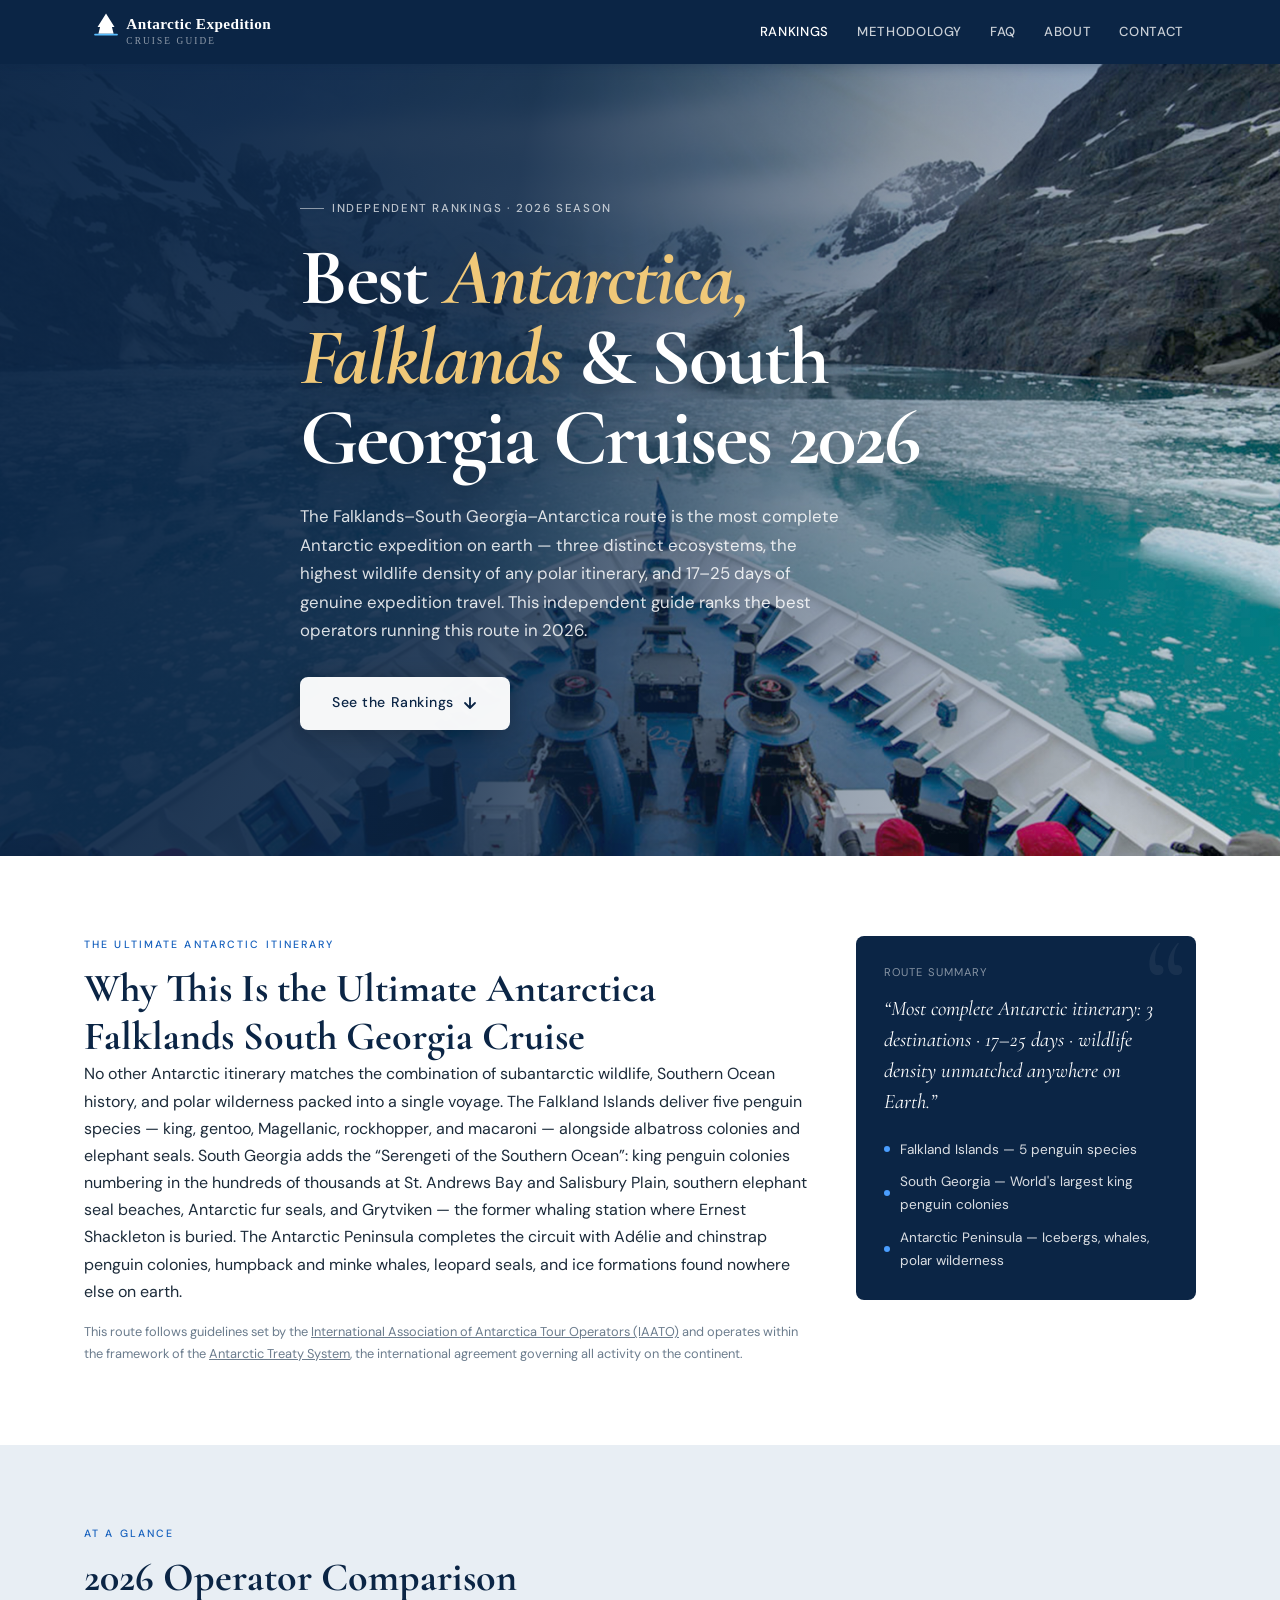
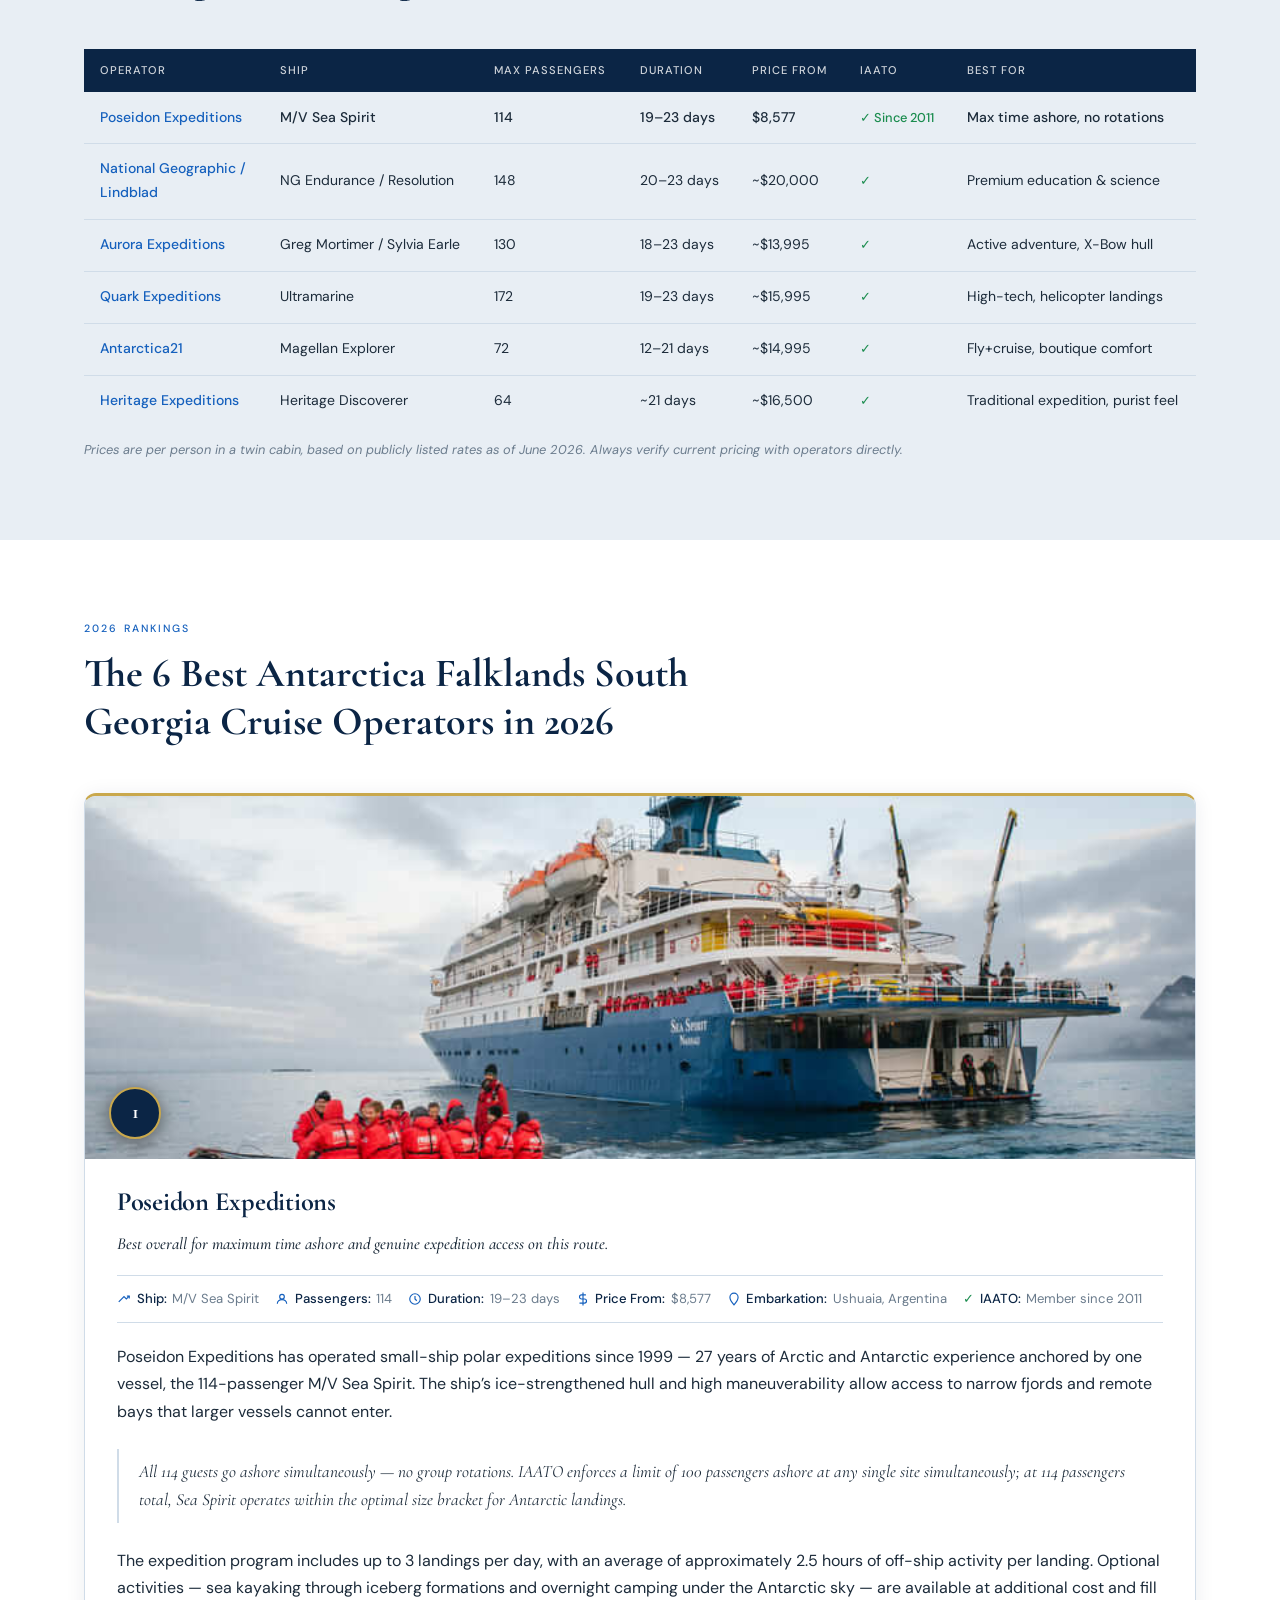
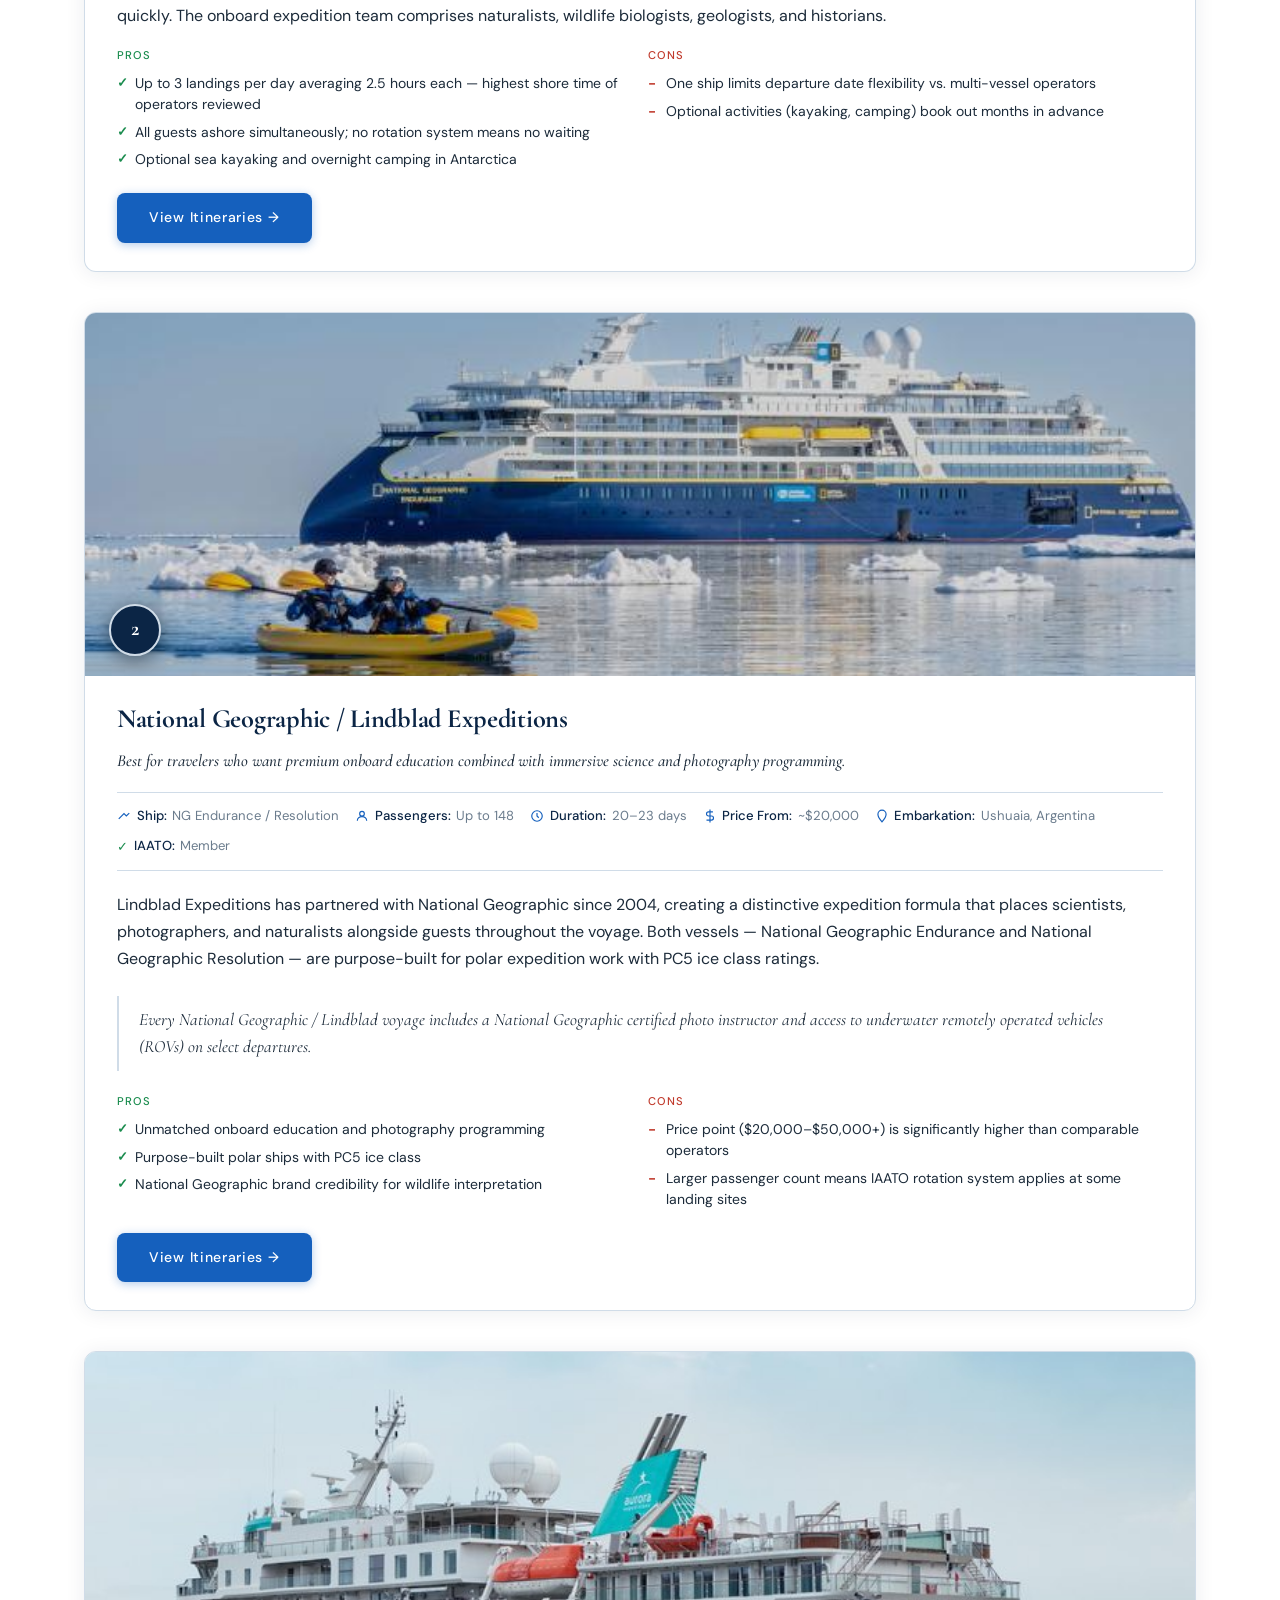
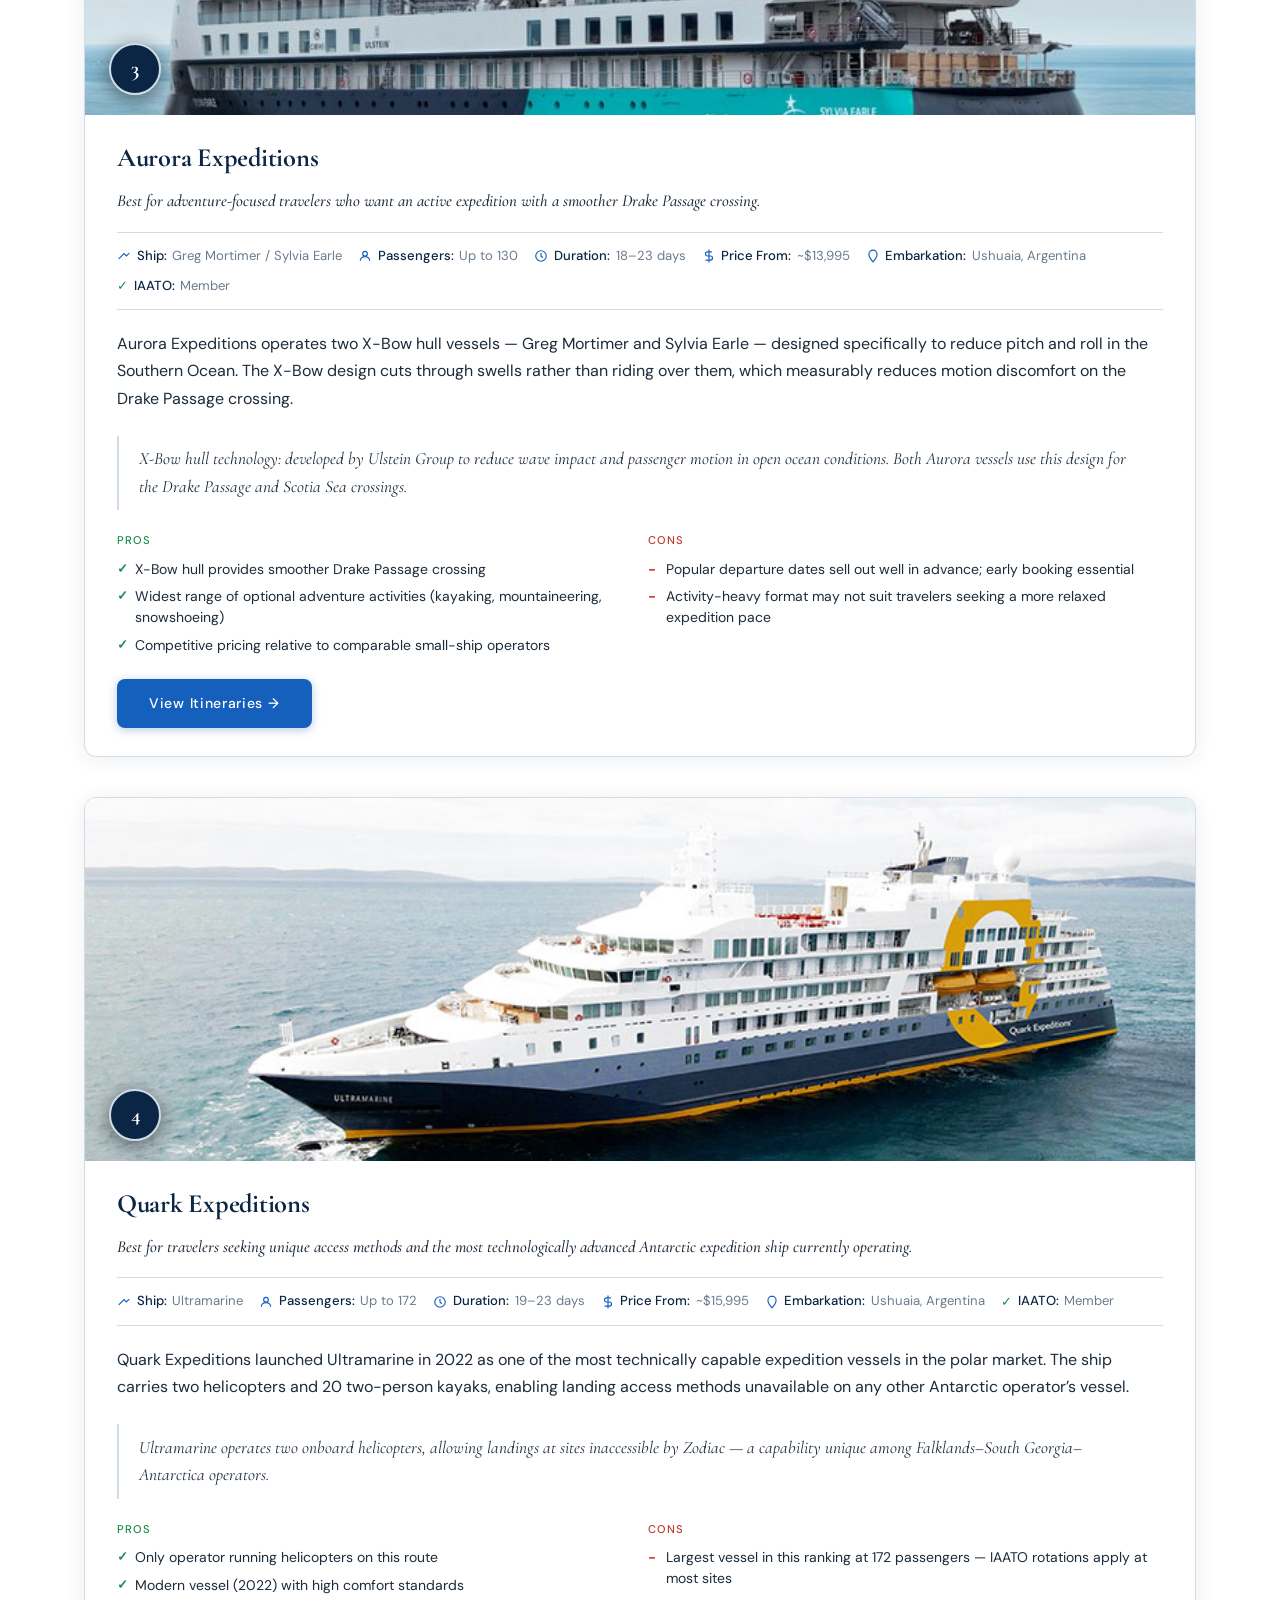
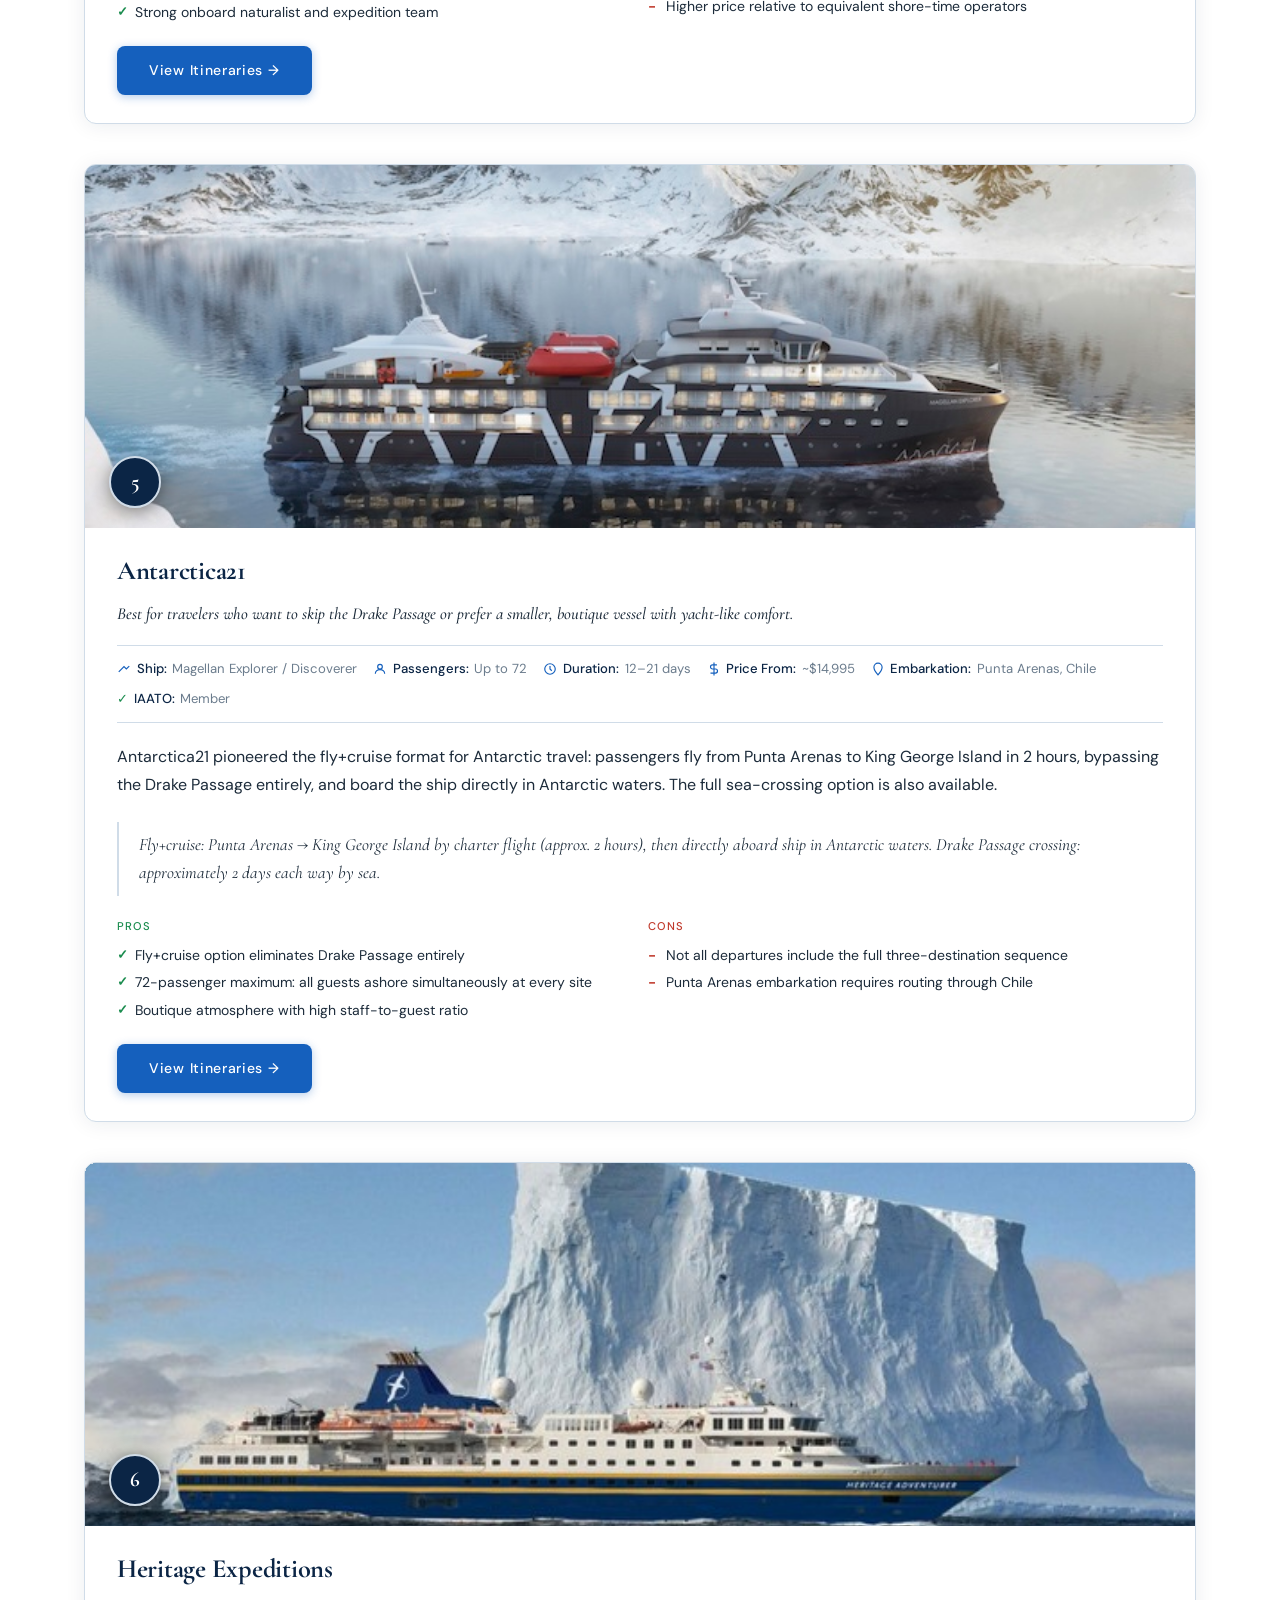
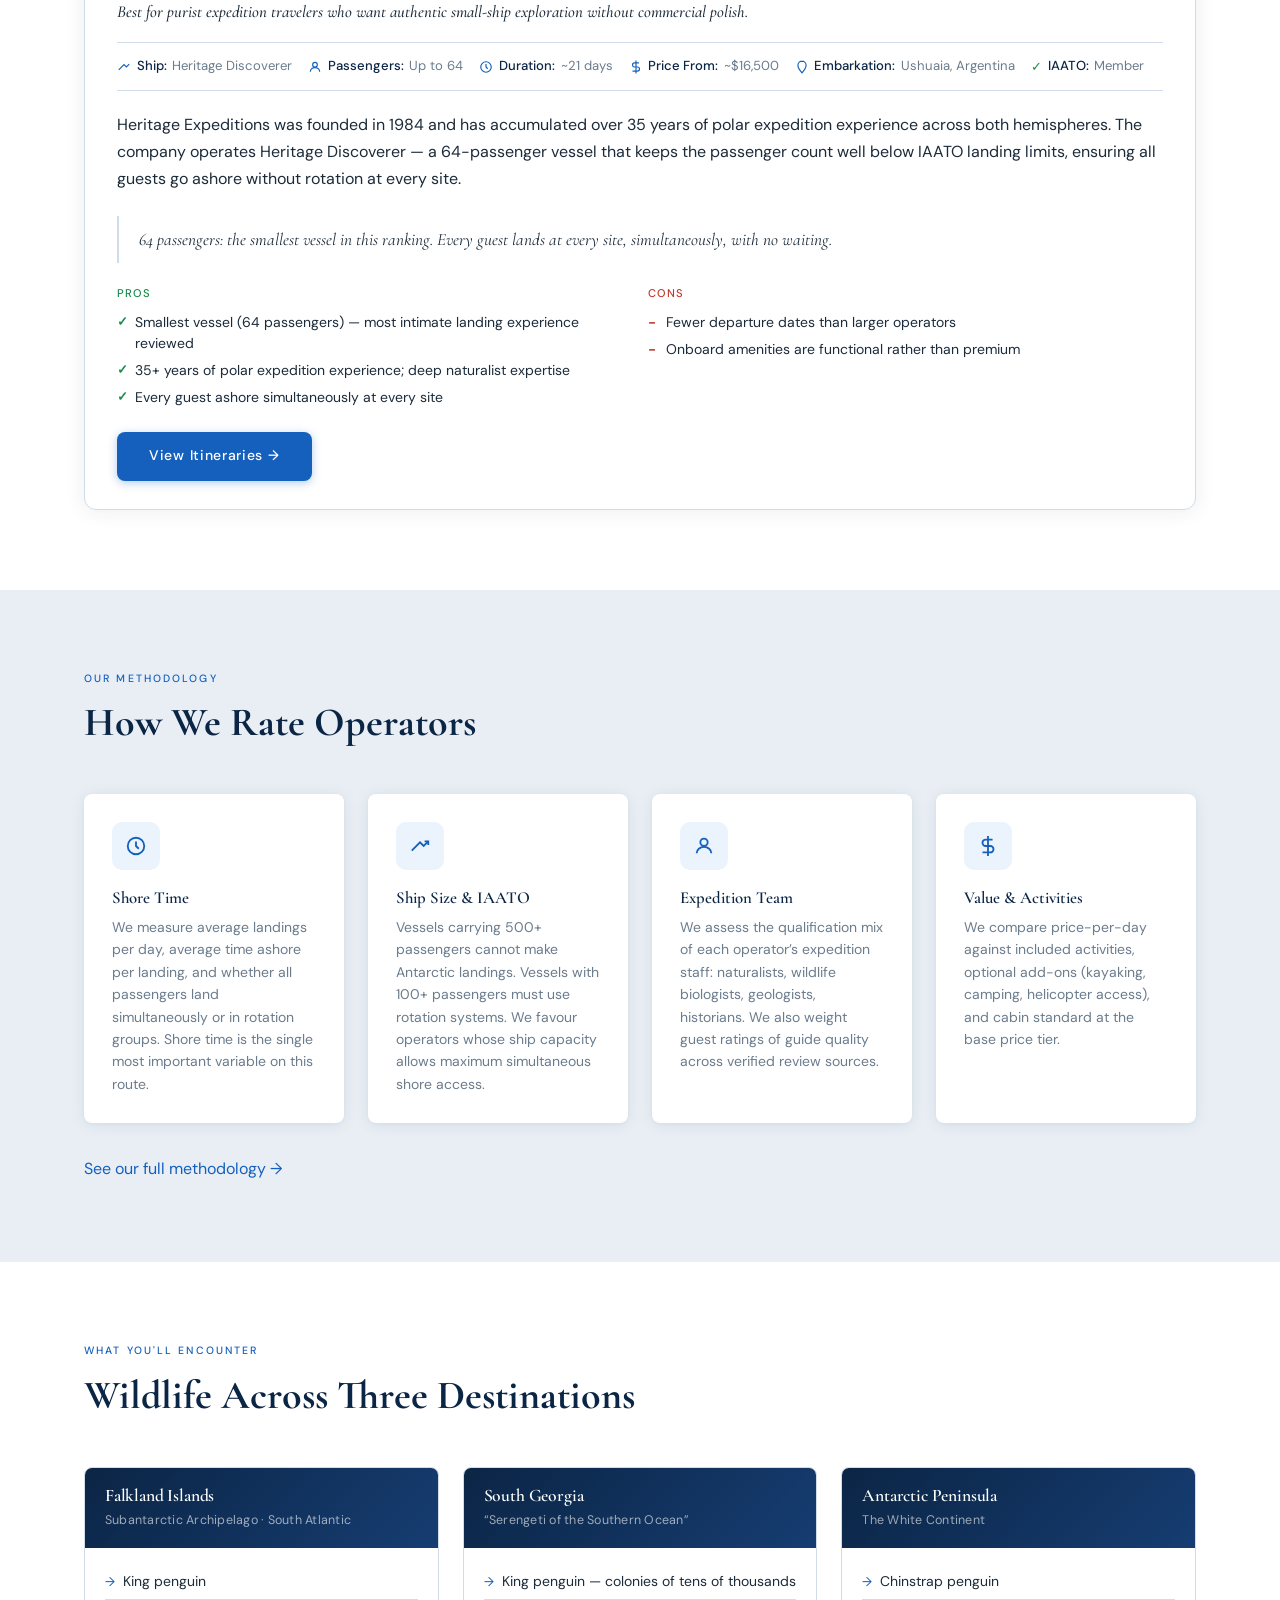
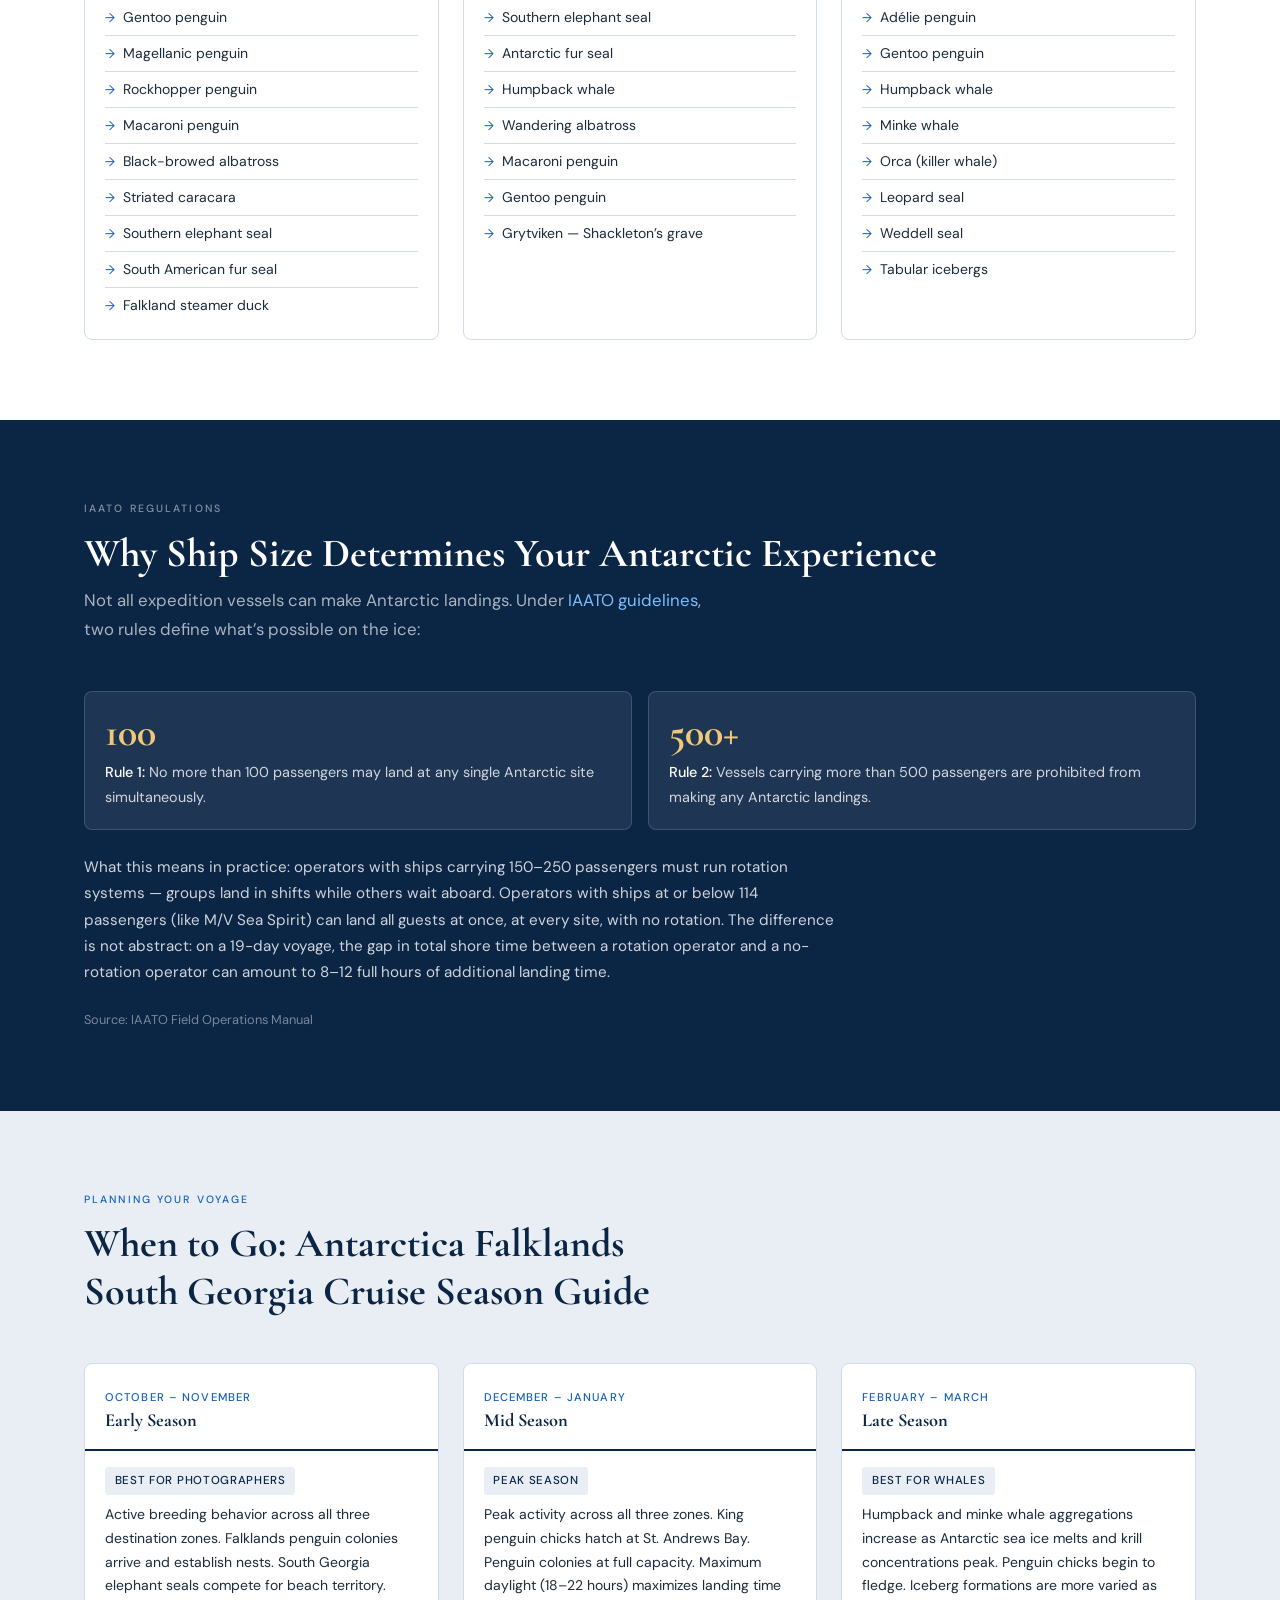
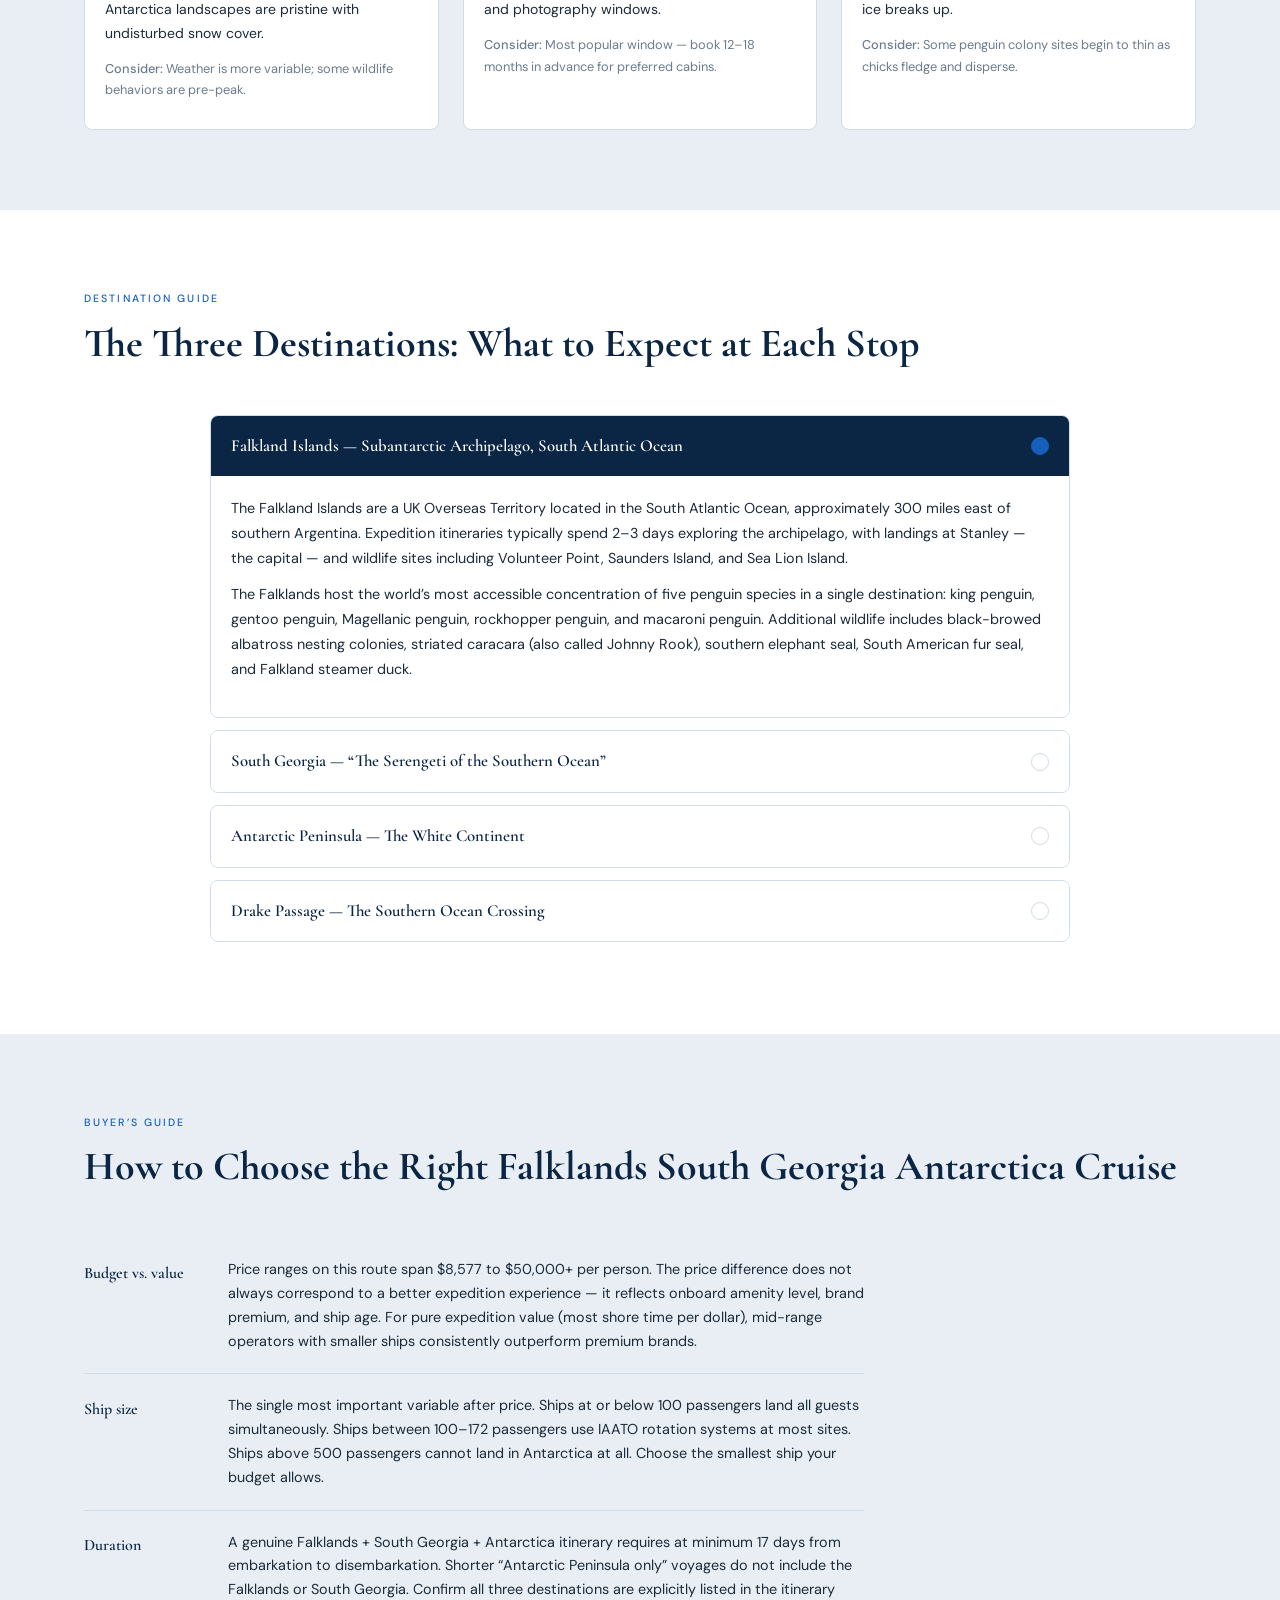
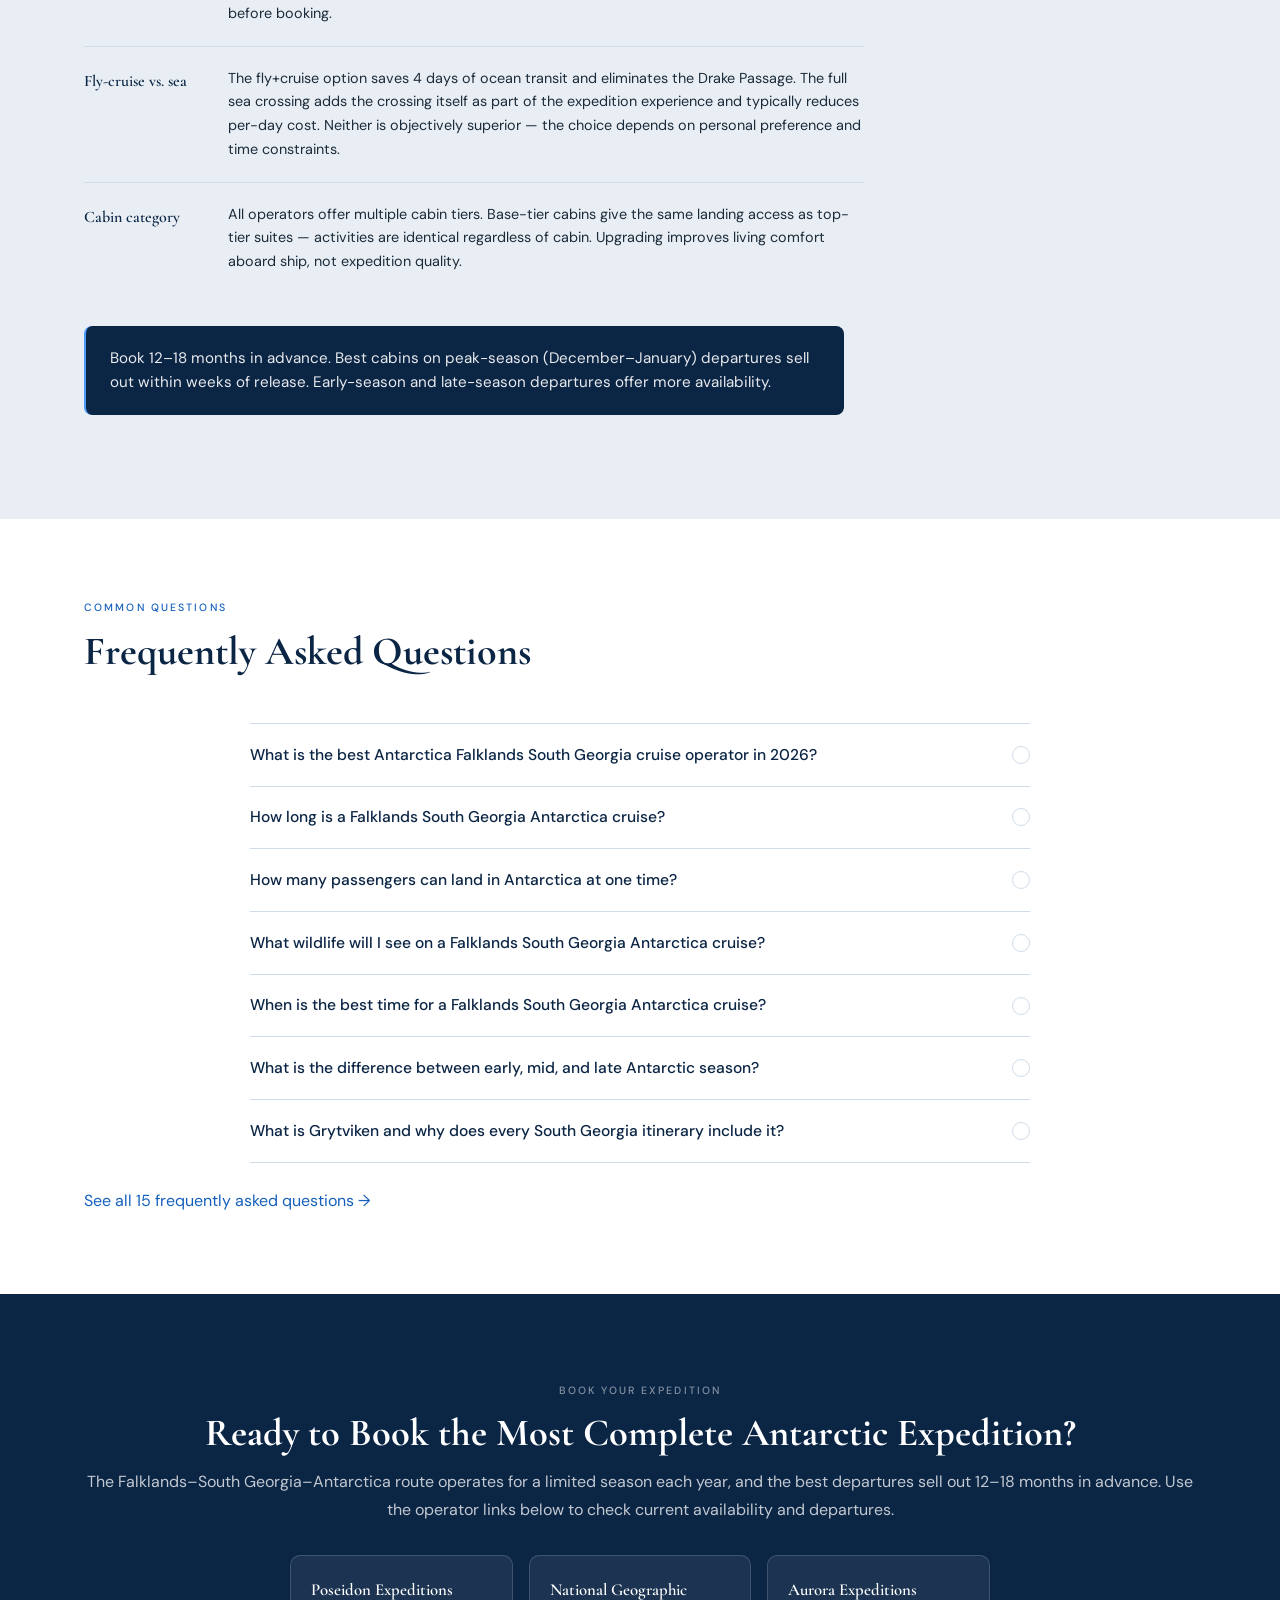
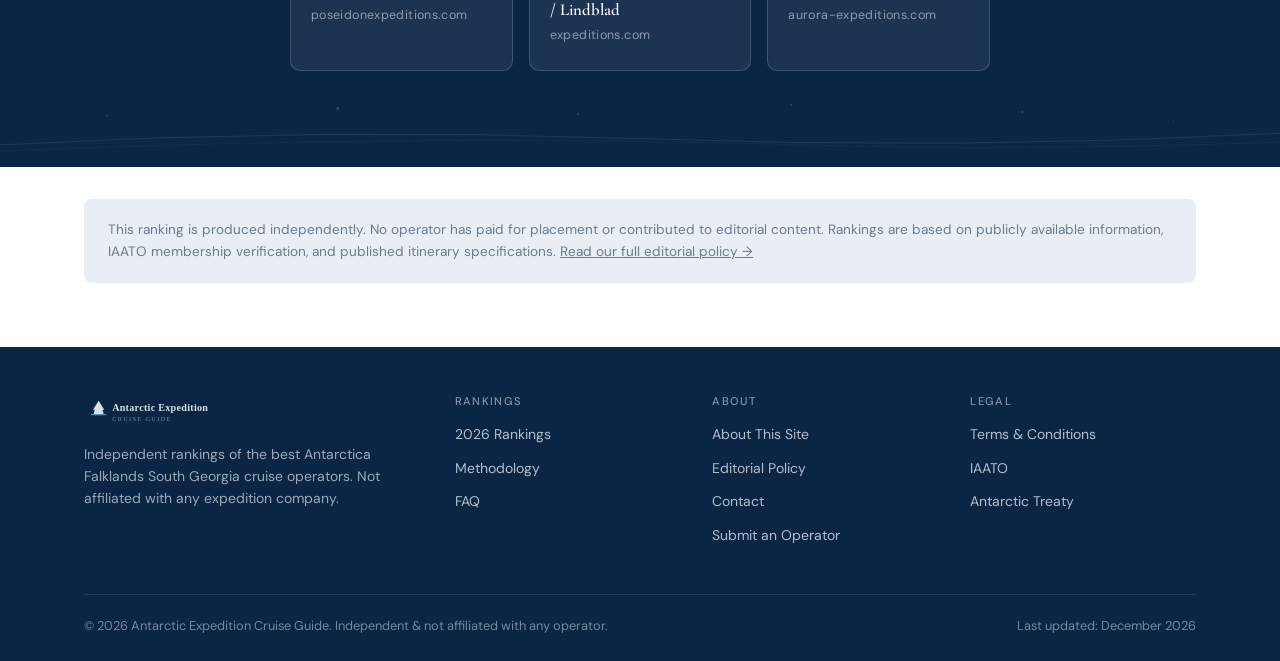
==== commit a50092be: "Fix: heading style switch on & symbol, fix editorial note bottom spacing" ====
--- a/index.html
+++ b/index.html
@@ -882,7 +882,7 @@
 <!-- ============================================================
      BLOCK 13 — EDITORIAL NOTE
      ============================================================ -->
-<div class="container">
+<div class="container" style="padding-bottom: 4rem;">
   <p class="editorial-note">
     This ranking is produced independently. No operator has paid for placement or contributed to editorial content. Rankings are based on publicly available information, IAATO membership verification, and published itinerary specifications.
     <a href="editorial-policy.html">Read our full editorial policy &rarr;</a>
--- a/css/index.css
+++ b/css/index.css
@@ -54,11 +54,11 @@
   font-size: clamp(2.8rem, 7.5vw, 5rem);
   line-height: 1.0;
   margin-bottom: 1.5rem;
-  font-style: italic;
+  font-style: normal;
   font-weight: 700;
   text-shadow: 0 2px 32px rgba(0,0,0,0.3);
 }
-.hero h1 em { font-style: normal; color: var(--gold-light); }
+.hero h1 em { font-style: italic; color: var(--gold-light); }
 .hero__sub {
   color: rgba(255,255,255,0.85);
   font-size: 1.05rem;
